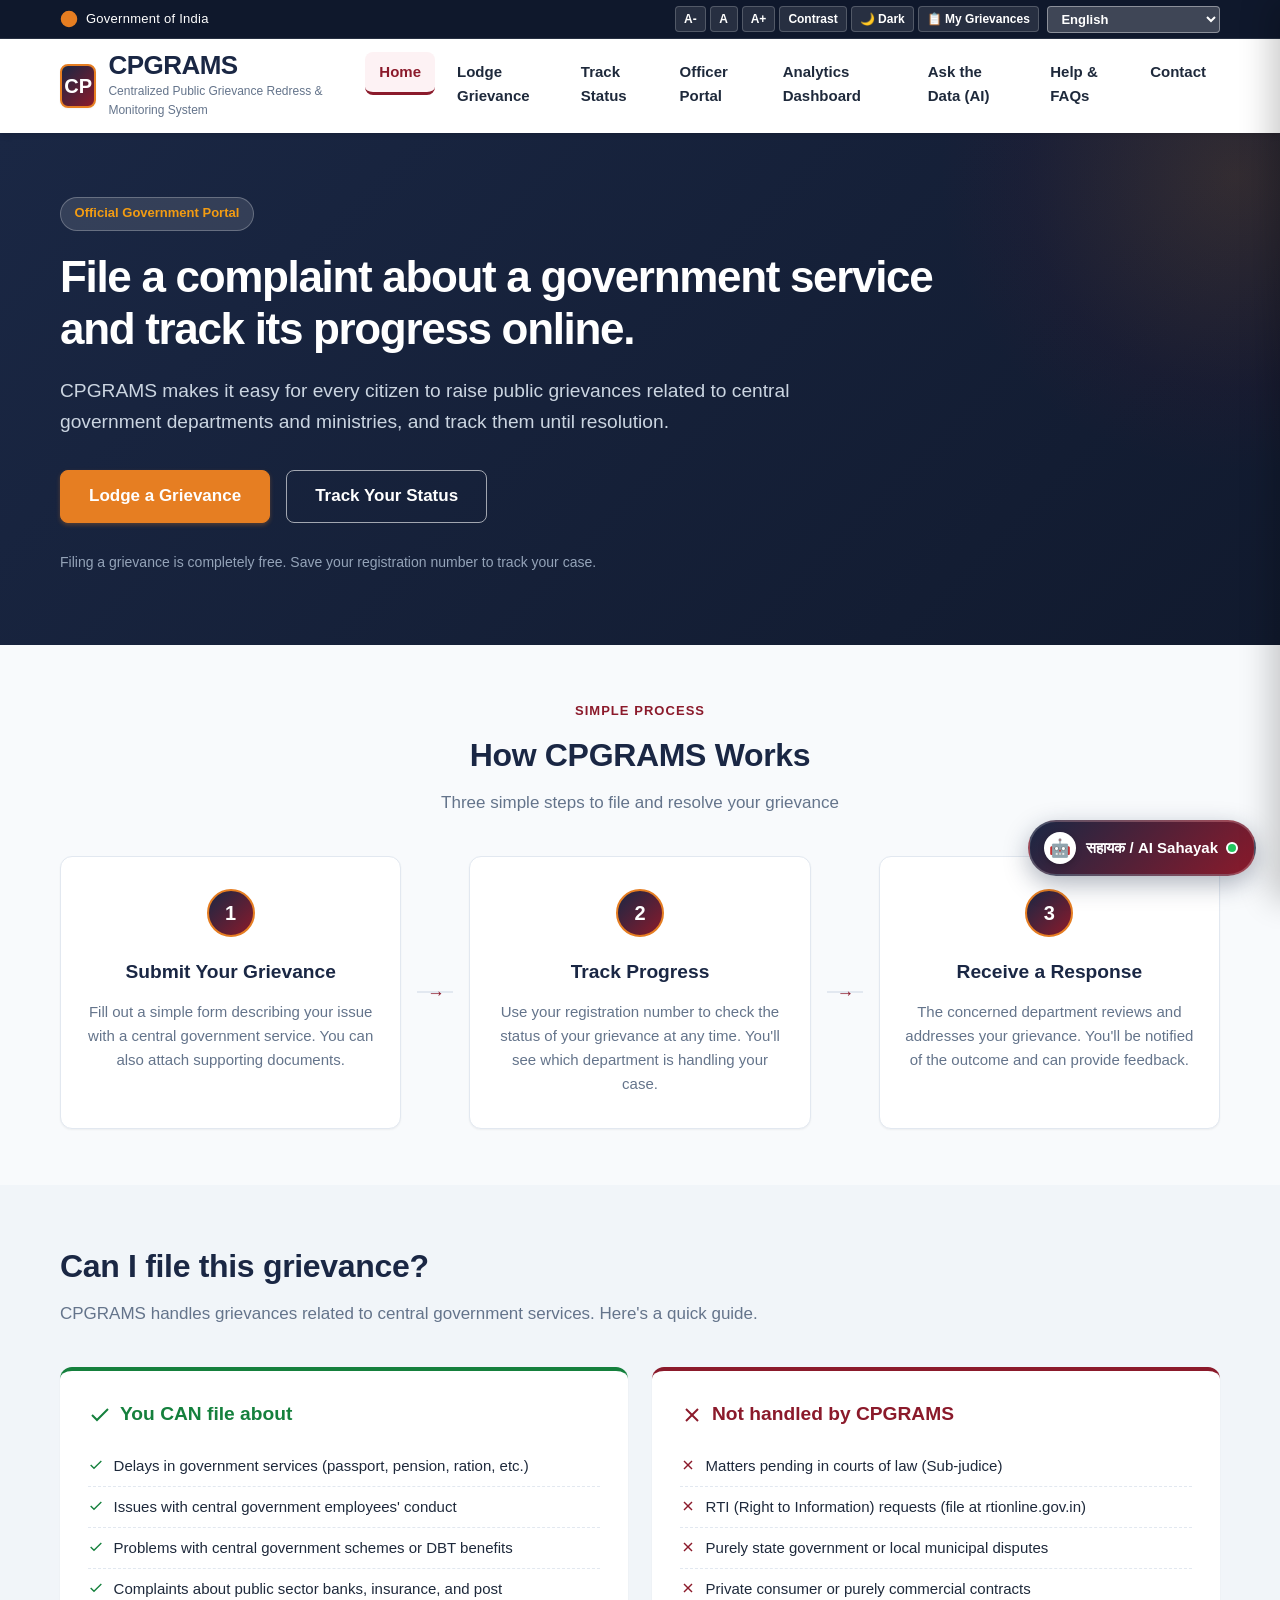
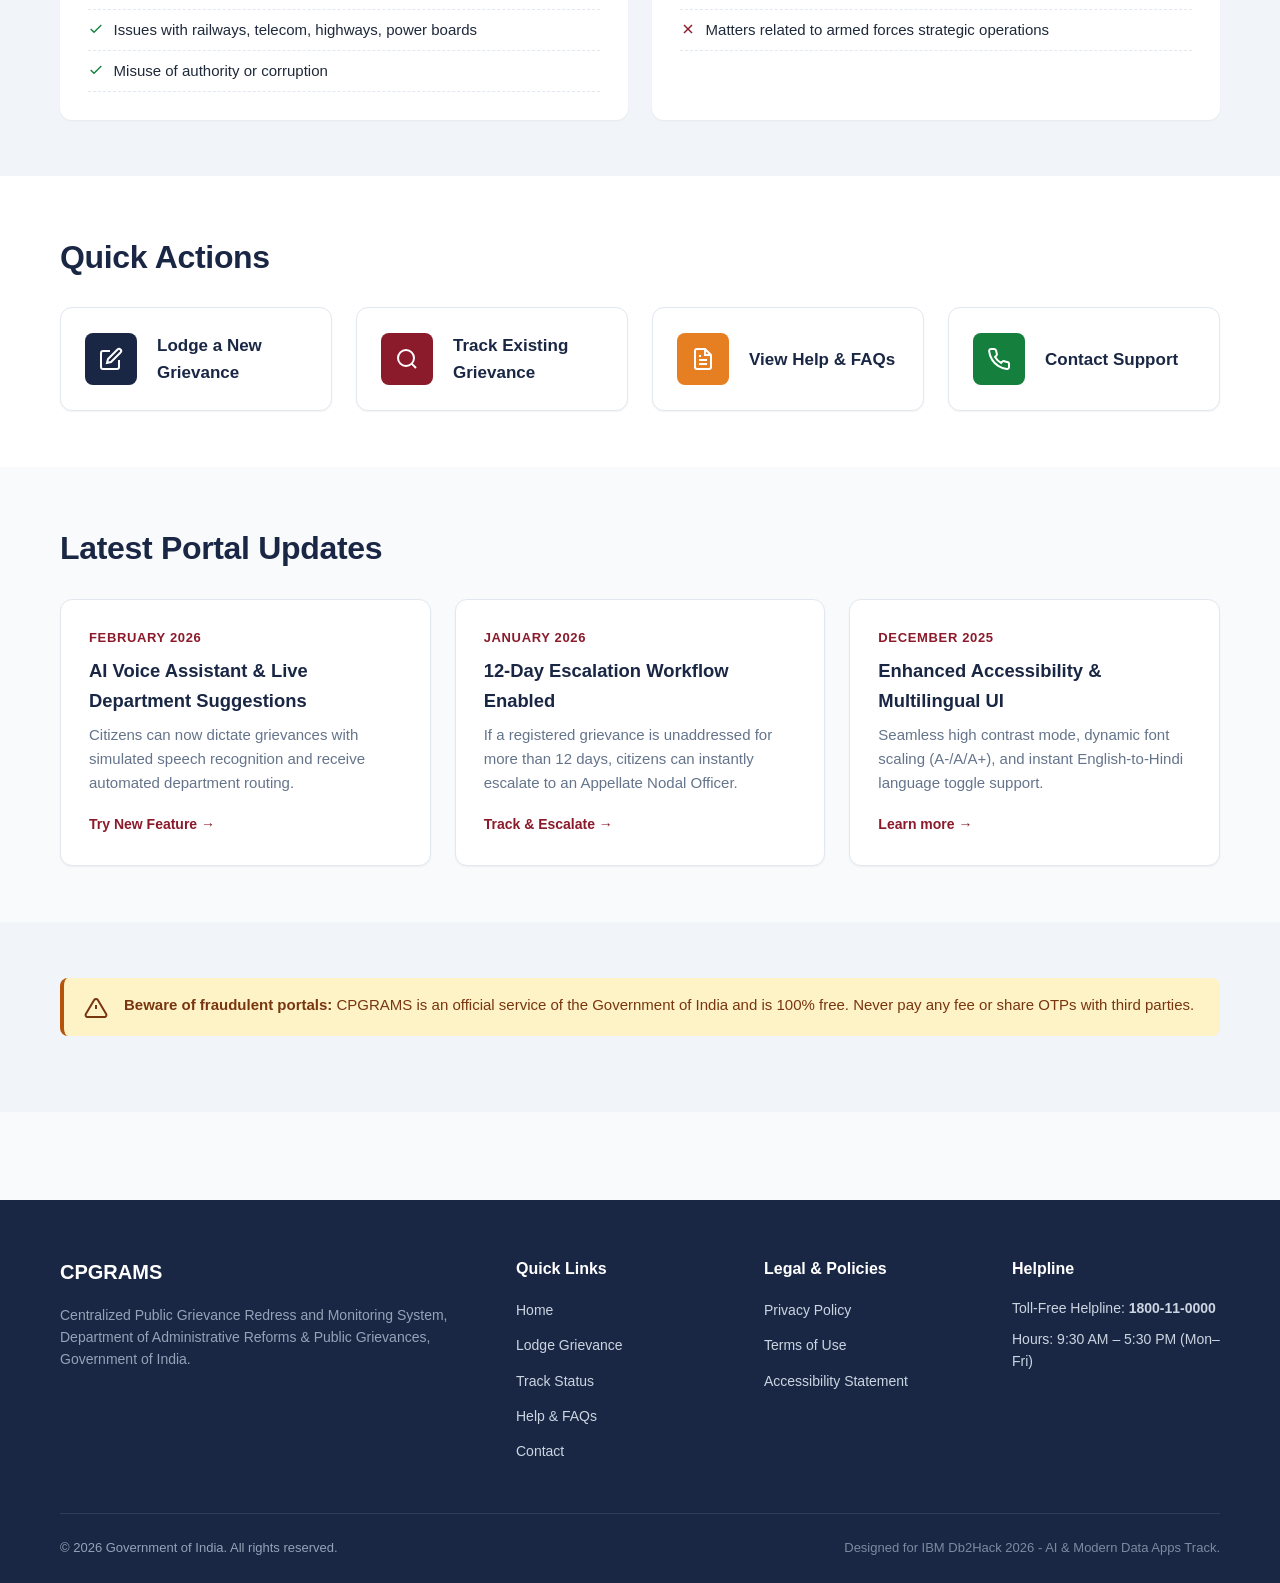
==== submissions/grievance-db2/src/frontend/index.html @ 7d2aa192 "feat: complete IBM Db2 Citizen Grievance Portal with Officer Redressal, Db2 Trigger, Leaflet GIS Map" ====
<!DOCTYPE html>
<html lang="en">
<head>
    <meta charset="UTF-8">
    <meta name="viewport" content="width=device-width, initial-scale=1.0">
    <meta name="description" content="CPGRAMS - Centralized Public Grievance Redress and Monitoring System, Government of India. File and track grievances online.">
    <title>CPGRAMS | Government of India - Public Grievance Portal</title>
    <link rel="stylesheet" href="css/style.css">
</head>
<body>
    <!-- 1. Skip Link -->
    <a href="#main-content" class="skip-link">Skip to main content</a>

    <!-- 2. Government Identity Bar -->
    <div class="gov-bar">
        <div class="container">
            <div class="gov-identity">
                <svg width="20" height="24" viewBox="0 0 24 24" fill="none" stroke="currentColor" stroke-width="2" class="emblem" aria-hidden="true"><circle cx="12" cy="12" r="10"/><circle cx="12" cy="12" r="6"/><line x1="12" y1="2" x2="12" y2="22"/><line x1="2" y1="12" x2="22" y2="12"/></svg>
                <span data-i18n="gov_identity">Government of India</span>
            </div>
            <div class="gov-tools">
                <div class="accessibility-tools" aria-label="Accessibility options">
                    <button type="button" aria-label="Decrease text size">A-</button>
                    <button type="button" aria-label="Normal text size">A</button>
                    <button type="button" aria-label="Increase text size">A+</button>
                    <button type="button" aria-label="High contrast mode">Contrast</button>
                    <button type="button" id="btn-theme-toggle" aria-label="Toggle Dark Mode" title="Toggle Dark/Light Mode">🌙 Dark</button>
                    <button type="button" id="btn-history-toggle" class="btn-history-toggle" aria-label="View Recent Grievances" title="View Recent Grievances">📋 My Grievances</button>
                </div>
                <div class="language-selector">
                    <label for="lang-select" class="sr-only">Select Language</label>
                    <select id="lang-select" class="lang-select" aria-label="Select Language">
                        <option value="en">English</option>
                        <option value="hi">हिन्दी (Hindi)</option>
                        <option value="bn">বাংলা (Bengali)</option>
                        <option value="ta">தமிழ் (Tamil)</option>
                        <option value="te">తెలుగు (Telugu)</option>
                        <option value="mr">मराठी (Marathi)</option>
                        <option value="gu">ગુજરાતી (Gujarati)</option>
                        <option value="kn">ಕನ್ನಡ (Kannada)</option>
                        <option value="ml">മലയാളം (Malayalam)</option>
                        <option value="pa">ਪੰਜਾਬੀ (Punjabi)</option>
                        <option value="or">ଓଡ଼ିଆ (Odia)</option>
                        <option value="as">অসমীয়া (Assamese)</option>
                        <option value="ur">اردو (Urdu)</option>
                        <option value="sa">संस्कृतम् (Sanskrit)</option>
                        <option value="mai">मैथिली (Maithili)</option>
                        <option value="doi">डोगरी (Dogri)</option>
                        <option value="kok">कोंकणी (Konkani)</option>
                        <option value="ne">नेपाली (Nepali)</option>
                        <option value="sd">سنڌي (Sindhi)</option>
                        <option value="ks">کٲشُر (Kashmiri)</option>
                        <option value="sat">संथाली (Santali)</option>
                        <option value="brx">बर' (Bodo)</option>
                        <option value="mni">মৈতৈলোন্ (Manipuri)</option>
                    </select>
                    <div id="google_translate_element" style="display:none;"></div>
                </div>
            </div>
        </div>
    </div>

    <!-- 3. Main Header -->
    <header class="main-header">
        <div class="container">
            <div class="brand">
                <div class="brand-logo" aria-hidden="true">CP</div>
                <div class="brand-text">
                    <h1 data-i18n="cpgrams_title">CPGRAMS</h1>
                    <span class="brand-subtitle" data-i18n="cpgrams_subtitle">Centralized Public Grievance Redress & Monitoring System</span>
                </div>
            </div>
            <button class="menu-toggle" aria-expanded="false" aria-controls="main-nav" aria-label="Toggle navigation menu">
                <svg width="24" height="24" viewBox="0 0 24 24" fill="none" stroke="currentColor" stroke-width="2"><path d="M3 12h18M3 6h18M3 18h18"/></svg>
            </button>
            <nav id="main-nav" class="main-nav">
                <ul>
                    <li><a href="index.html" class="active" aria-current="page" data-i18n="nav_home">Home</a></li>
                    <li><a href="lodge-grievance.html" data-i18n="nav_lodge">Lodge Grievance</a></li>
                    <li><a href="track-status.html" data-i18n="nav_track">Track Status</a></li>
                    <li><a href="officer.html">Officer Portal</a></li>
                    <li><a href="dashboard.html">Analytics Dashboard</a></li>
                    <li><a href="ask-data.html">Ask the Data (AI)</a></li>
                    <li><a href="help-faq.html" data-i18n="nav_help">Help & FAQs</a></li>
                    <li><a href="contact.html" data-i18n="nav_contact">Contact</a></li>
                </ul>
            </nav>
        </div>
    </header>

    <main id="main-content">
        <!-- 4. Hero Section -->
        <section class="hero">
            <div class="container">
                <span class="hero__badge" data-i18n="hero_badge">
                    <svg width="16" height="16" viewBox="0 0 24 24" fill="none" stroke="currentColor" stroke-width="2"><path d="M3 21h18"></path><path d="M4 21V9"></path><path d="M8 21V9"></path><path d="M12 21V9"></path><path d="M16 21V9"></path><path d="M20 21V9"></path><path d="M2 9h20L12 2z"></path></svg>
                    Official Government Portal
                </span>
                <h2 class="hero__title" data-i18n="hero_title">File a complaint about a government service and track its progress online.</h2>
                <p class="hero__subtitle" data-i18n="hero_subtitle">CPGRAMS makes it easy for every citizen to raise public grievances related to central government departments and ministries, and track them until resolution.</p>
                <div class="hero__actions">
                    <a href="lodge-grievance.html" class="btn btn--primary btn--lg" data-i18n="hero_btn_lodge">Lodge a Grievance</a>
                    <a href="track-status.html" class="btn btn--secondary btn--lg" data-i18n="hero_btn_track">Track Your Status</a>
                </div>
                <div class="hero__note" data-i18n="hero_note">
                    <svg class="icon--info" width="16" height="16" viewBox="0 0 24 24" fill="none" stroke="currentColor" stroke-width="2"><circle cx="12" cy="12" r="10"></circle><line x1="12" y1="16" x2="12" y2="12"></line><line x1="12" y1="8" x2="12.01" y2="8"></line></svg>
                    Filing a grievance is completely free. Save your registration number to track your case.
                </div>
            </div>
        </section>

        <!-- 5. How It Works Section -->
        <section class="section how-it-works">
            <div class="container">
                <div class="section__header text-center">
                    <span class="section__eyebrow" data-i18n="how_eyebrow">SIMPLE PROCESS</span>
                    <h2 class="section__title" data-i18n="how_title">How CPGRAMS Works</h2>
                    <p class="section__subtitle" data-i18n="how_subtitle">Three simple steps to file and resolve your grievance</p>
                </div>
                <div class="steps-grid">
                    <div class="step-card">
                        <div class="step-number">1</div>
                        <h3 class="step-title" data-i18n="step1_title">Submit Your Grievance</h3>
                        <p class="step-text" data-i18n="step1_desc">Fill out a simple form describing your issue with a central government service. You can also use voice input and attach supporting documents.</p>
                    </div>
                    <div class="step-connector" aria-hidden="true"></div>
                    <div class="step-card">
                        <div class="step-number">2</div>
                        <h3 class="step-title" data-i18n="step2_title">Track Progress</h3>
                        <p class="step-text" data-i18n="step2_desc">Use your registration number to check the status of your grievance at any time. You'll see which department is handling your case.</p>
                    </div>
                    <div class="step-connector" aria-hidden="true"></div>
                    <div class="step-card">
                        <div class="step-number">3</div>
                        <h3 class="step-title" data-i18n="step3_title">Receive a Response</h3>
                        <p class="step-text" data-i18n="step3_desc">The concerned department reviews and addresses your grievance. You'll be notified of the outcome and can escalate if delayed.</p>
                    </div>
                </div>
            </div>
        </section>

        <!-- 6. Eligibility Section -->
        <section class="section--alt eligibility">
            <div class="container">
                <div class="section__header">
                    <h2 class="section__title">Can I file this grievance?</h2>
                    <p class="section__subtitle">CPGRAMS handles grievances related to central government services. Here's a quick guide.</p>
                </div>
                <div class="eligibility__columns">
                    <div class="eligibility-box eligibility-box--yes">
                        <h3 class="eligibility-box__title header-green">
                            <svg width="24" height="24" viewBox="0 0 24 24" fill="none" stroke="currentColor" stroke-width="2"><polyline points="20 6 9 17 4 12"></polyline></svg>
                            You CAN file about
                        </h3>
                        <ul class="eligibility-list">
                            <li><svg width="16" height="16" viewBox="0 0 24 24" fill="none" stroke="currentColor" stroke-width="2" class="icon-green"><polyline points="20 6 9 17 4 12"></polyline></svg> Delays in government services (passport, pension, ration, etc.)</li>
                            <li><svg width="16" height="16" viewBox="0 0 24 24" fill="none" stroke="currentColor" stroke-width="2" class="icon-green"><polyline points="20 6 9 17 4 12"></polyline></svg> Issues with central government employees' conduct</li>
                            <li><svg width="16" height="16" viewBox="0 0 24 24" fill="none" stroke="currentColor" stroke-width="2" class="icon-green"><polyline points="20 6 9 17 4 12"></polyline></svg> Problems with central government schemes or DBT benefits</li>
                            <li><svg width="16" height="16" viewBox="0 0 24 24" fill="none" stroke="currentColor" stroke-width="2" class="icon-green"><polyline points="20 6 9 17 4 12"></polyline></svg> Complaints about public sector banks, insurance, and post</li>
                            <li><svg width="16" height="16" viewBox="0 0 24 24" fill="none" stroke="currentColor" stroke-width="2" class="icon-green"><polyline points="20 6 9 17 4 12"></polyline></svg> Issues with railways, telecom, highways, power boards</li>
                            <li><svg width="16" height="16" viewBox="0 0 24 24" fill="none" stroke="currentColor" stroke-width="2" class="icon-green"><polyline points="20 6 9 17 4 12"></polyline></svg> Misuse of authority or corruption</li>
                        </ul>
                    </div>
                    <div class="eligibility-box eligibility-box--no">
                        <h3 class="eligibility-box__title header-red">
                            <svg width="24" height="24" viewBox="0 0 24 24" fill="none" stroke="currentColor" stroke-width="2"><line x1="18" y1="6" x2="6" y2="18"></line><line x1="6" y1="6" x2="18" y2="18"></line></svg>
                            Not handled by CPGRAMS
                        </h3>
                        <ul class="eligibility-list">
                            <li><svg width="16" height="16" viewBox="0 0 24 24" fill="none" stroke="currentColor" stroke-width="2" class="icon-red"><line x1="18" y1="6" x2="6" y2="18"></line><line x1="6" y1="6" x2="18" y2="18"></line></svg> Matters pending in courts of law (Sub-judice)</li>
                            <li><svg width="16" height="16" viewBox="0 0 24 24" fill="none" stroke="currentColor" stroke-width="2" class="icon-red"><line x1="18" y1="6" x2="6" y2="18"></line><line x1="6" y1="6" x2="18" y2="18"></line></svg> RTI (Right to Information) requests (file at rtionline.gov.in)</li>
                            <li><svg width="16" height="16" viewBox="0 0 24 24" fill="none" stroke="currentColor" stroke-width="2" class="icon-red"><line x1="18" y1="6" x2="6" y2="18"></line><line x1="6" y1="6" x2="18" y2="18"></line></svg> Purely state government or local municipal disputes</li>
                            <li><svg width="16" height="16" viewBox="0 0 24 24" fill="none" stroke="currentColor" stroke-width="2" class="icon-red"><line x1="18" y1="6" x2="6" y2="18"></line><line x1="6" y1="6" x2="18" y2="18"></line></svg> Private consumer or purely commercial contracts</li>
                            <li><svg width="16" height="16" viewBox="0 0 24 24" fill="none" stroke="currentColor" stroke-width="2" class="icon-red"><line x1="18" y1="6" x2="6" y2="18"></line><line x1="6" y1="6" x2="18" y2="18"></line></svg> Matters related to armed forces strategic operations</li>
                        </ul>
                    </div>
                </div>
            </div>
        </section>

        <!-- 7. Quick Links Section -->
        <section class="section--white quick-links">
            <div class="container">
                <h2 class="section__title mb-4" data-i18n="quick_title">Quick Actions</h2>
                <div class="quick-links__grid" style="margin-top: 1.5rem;">
                    <a href="lodge-grievance.html" class="quick-card">
                        <div class="quick-card__icon bg-navy">
                            <svg width="24" height="24" viewBox="0 0 24 24" fill="none" stroke="white" stroke-width="2"><path d="M11 4H4a2 2 0 0 0-2 2v14a2 2 0 0 0 2 2h14a2 2 0 0 0 2-2v-7"></path><path d="M18.5 2.5a2.121 2.121 0 0 1 3 3L12 15l-4 1 1-4 9.5-9.5z"></path></svg>
                        </div>
                        <span class="quick-card__text" data-i18n="quick_lodge">Lodge a New Grievance</span>
                    </a>
                    <a href="track-status.html" class="quick-card">
                        <div class="quick-card__icon bg-maroon">
                            <svg width="24" height="24" viewBox="0 0 24 24" fill="none" stroke="white" stroke-width="2"><circle cx="11" cy="11" r="8"></circle><line x1="21" y1="21" x2="16.65" y2="16.65"></line></svg>
                        </div>
                        <span class="quick-card__text" data-i18n="quick_track">Track Existing Grievance</span>
                    </a>
                    <a href="help-faq.html" class="quick-card">
                        <div class="quick-card__icon bg-accent">
                            <svg width="24" height="24" viewBox="0 0 24 24" fill="none" stroke="white" stroke-width="2"><path d="M14 2H6a2 2 0 0 0-2 2v16a2 2 0 0 0 2 2h12a2 2 0 0 0 2-2V8z"></path><polyline points="14 2 14 8 20 8"></polyline><line x1="16" y1="13" x2="8" y2="13"></line><line x1="16" y1="17" x2="8" y2="17"></line><polyline points="10 9 9 9 8 9"></polyline></svg>
                        </div>
                        <span class="quick-card__text" data-i18n="quick_faq">View Help & FAQs</span>
                    </a>
                    <a href="contact.html" class="quick-card">
                        <div class="quick-card__icon bg-success">
                            <svg width="24" height="24" viewBox="0 0 24 24" fill="none" stroke="white" stroke-width="2"><path d="M22 16.92v3a2 2 0 0 1-2.18 2 19.79 19.79 0 0 1-8.63-3.07 19.5 19.5 0 0 1-6-6 19.79 19.79 0 0 1-3.07-8.67A2 2 0 0 1 4.11 2h3a2 2 0 0 1 2 1.72 12.84 12.84 0 0 0 .7 2.81 2 2 0 0 1-.45 2.11L8.09 9.91a16 16 0 0 0 6 6l1.27-1.27a2 2 0 0 1 2.11-.45 12.84 12.84 0 0 0 2.81.7A2 2 0 0 1 22 16.92z"></path></svg>
                        </div>
                        <span class="quick-card__text" data-i18n="quick_contact">Contact Support</span>
                    </a>
                </div>
            </div>
        </section>

        <!-- 8. What's New Section -->
        <section class="section updates">
            <div class="container">
                <h2 class="section__title mb-4">Latest Portal Updates</h2>
                <div class="updates-grid" style="margin-top: 1.5rem;">
                    <article class="notice-card">
                        <div class="notice-card__date">February 2026</div>
                        <h3 class="notice-card__title">AI Voice Assistant & Live Department Suggestions</h3>
                        <p class="notice-card__text">Citizens can now dictate grievances with simulated speech recognition and receive automated department routing.</p>
                        <a href="lodge-grievance.html" class="notice-card__link">Try New Feature &rarr;</a>
                    </article>
                    <article class="notice-card">
                        <div class="notice-card__date">January 2026</div>
                        <h3 class="notice-card__title">12-Day Escalation Workflow Enabled</h3>
                        <p class="notice-card__text">If a registered grievance is unaddressed for more than 12 days, citizens can instantly escalate to an Appellate Nodal Officer.</p>
                        <a href="track-status.html" class="notice-card__link">Track & Escalate &rarr;</a>
                    </article>
                    <article class="notice-card">
                        <div class="notice-card__date">December 2025</div>
                        <h3 class="notice-card__title">Enhanced Accessibility & Multilingual UI</h3>
                        <p class="notice-card__text">Seamless high contrast mode, dynamic font scaling (A-/A/A+), and instant English-to-Hindi language toggle support.</p>
                        <a href="help-faq.html" class="notice-card__link">Learn more &rarr;</a>
                    </article>
                </div>
            </div>
        </section>

        <!-- 9. Important Notice Section -->
        <section class="section--alt notices">
            <div class="container">
                <div class="alert alert--warning alert--dismissible mb-3">
                    <svg class="alert__icon" width="24" height="24" viewBox="0 0 24 24" fill="none" stroke="currentColor" stroke-width="2"><path d="M10.29 3.86L1.82 18a2 2 0 0 0 1.71 3h16.94a2 2 0 0 0 1.71-3L13.71 3.86a2 2 0 0 0-3.42 0z"></path><line x1="12" y1="9" x2="12" y2="13"></line><line x1="12" y1="17" x2="12.01" y2="17"></line></svg>
                    <div class="alert__content">
                        <strong>Beware of fraudulent portals:</strong> CPGRAMS is an official service of the Government of India and is 100% free. Never pay any fee or share OTPs with third parties.
                    </div>
                </div>
            </div>
        </section>
    </main>

    <!-- 10. Footer -->
    <footer class="main-footer">
        <div class="container">
            <div class="footer__grid">
                <div class="footer__col">
                    <h3 class="footer__title">CPGRAMS</h3>
                    <p class="footer__desc">Centralized Public Grievance Redress and Monitoring System, Department of Administrative Reforms & Public Grievances, Government of India.</p>
                </div>
                <div class="footer__col">
                    <h4 class="footer__subtitle">Quick Links</h4>
                    <ul class="footer__links">
                        <li><a href="index.html">Home</a></li>
                        <li><a href="lodge-grievance.html">Lodge Grievance</a></li>
                        <li><a href="track-status.html">Track Status</a></li>
                        <li><a href="help-faq.html">Help & FAQs</a></li>
                        <li><a href="contact.html">Contact</a></li>
                    </ul>
                </div>
                <div class="footer__col">
                    <h4 class="footer__subtitle">Legal & Policies</h4>
                    <ul class="footer__links">
                        <li><a href="#" data-i18n="footer_privacy">Privacy Policy</a></li>
                        <li><a href="#" data-i18n="footer_terms">Terms of Use</a></li>
                        <li><a href="#" data-i18n="footer_a11y">Accessibility Statement</a></li>
                    </ul>
                </div>
                <div class="footer__col">
                    <h4 class="footer__subtitle">Helpline</h4>
                    <p style="color: #cbd5e1; font-size: 0.875rem; margin: 0 0 0.5rem 0;">Toll-Free Helpline: <strong>1800-11-0000</strong></p>
                    <p style="color: #cbd5e1; font-size: 0.875rem; margin: 0;">Hours: 9:30 AM – 5:30 PM (Mon–Fri)</p>
                </div>
            </div>
            <div class="footer__bottom">
                <div data-i18n="footer_copyright">&copy; 2026 Government of India. All rights reserved.</div>
                <div style="opacity: 0.8;">Designed for IBM Db2Hack 2026 - AI & Modern Data Apps Track.</div>
            </div>
        </div>
    </footer>

    <!-- Scripts -->
    <script src="js/main.js"></script>
</body>
</html>
---- submissions/grievance-db2/src/frontend/css/style.css ----
/* ==========================================================================
   CPGRAMS Redesigned - IBM Db2Hack 2026 Design System
   Colors: Navy (#1a2744), Maroon (#8b1a2b), Orange (#e67e22)
   ========================================================================== */

:root {
    --color-navy: #1a2744;
    --color-navy-dark: #0f182c;
    --color-navy-light: #2c3e66;
    --color-maroon: #8b1a2b;
    --color-maroon-dark: #66101e;
    --color-maroon-light: #a92338;
    --color-orange: #e67e22;
    --color-orange-dark: #d35400;
    --color-orange-light: #f39c12;
    
    --color-bg: #f8fafc;
    --color-bg-alt: #f1f5f9;
    --color-surface: #ffffff;
    --color-text: #1e293b;
    --color-text-muted: #64748b;
    --color-text-light: #94a3b8;
    --color-border: #e2e8f0;
    --color-border-hover: #cbd5e1;
    
    --color-success: #15803d;
    --color-success-bg: #dcfce7;
    --color-warning: #b45309;
    --color-warning-bg: #fef3c7;
    --color-danger: #b91c1c;
    --color-danger-bg: #fee2e2;
    --color-info: #0369a1;
    --color-info-bg: #e0f2fe;

    --font-family: -apple-system, BlinkMacSystemFont, "Segoe UI", Roboto, "Helvetica Neue", Arial, sans-serif;
    --font-base: 1rem;
    --radius-sm: 4px;
    --radius-md: 8px;
    --radius-lg: 12px;
    --radius-full: 9999px;
    
    --shadow-sm: 0 1px 2px 0 rgba(0, 0, 0, 0.05);
    --shadow-md: 0 4px 6px -1px rgba(0, 0, 0, 0.1), 0 2px 4px -2px rgba(0, 0, 0, 0.05);
    --shadow-lg: 0 10px 15px -3px rgba(0, 0, 0, 0.1), 0 4px 6px -4px rgba(0, 0, 0, 0.05);
    --shadow-xl: 0 20px 25px -5px rgba(0, 0, 0, 0.1), 0 8px 10px -6px rgba(0, 0, 0, 0.05);
    
    --transition: all 0.2s ease-in-out;
}

/* Base font-size variations */
html {
    font-size: 16px;
    scroll-behavior: smooth;
    box-sizing: border-box;
    width: 100%;
    max-width: 100vw;
    overflow-x: hidden;
}

html.font-size-sm {
    font-size: 14px;
}

html.font-size-lg {
    font-size: 18.5px;
}

*, *::before, *::after {
    box-sizing: inherit;
}

body {
    margin: 0;
    padding: 0;
    font-family: var(--font-family);
    font-size: 1rem;
    line-height: 1.6;
    color: var(--color-text);
    background-color: var(--color-bg);
    min-height: 100vh;
    width: 100%;
    max-width: 100vw;
    overflow-x: hidden;
    display: flex;
    flex-direction: column;
    -webkit-font-smoothing: antialiased;
    position: relative;
}

img, svg, video, canvas, audio, iframe, embed, object {
    max-width: 100%;
    height: auto;
}

main {
    flex: 1 0 auto;
    width: 100%;
    max-width: 100vw;
    overflow-x: hidden;
    padding-bottom: 5.5rem;
}

/* Accessibility: Skip Link */
.skip-link {
    position: absolute;
    top: -100px;
    left: 1rem;
    background: var(--color-maroon);
    color: #ffffff;
    padding: 0.75rem 1.5rem;
    z-index: 9999;
    font-weight: 600;
    border-radius: var(--radius-md);
    text-decoration: none;
    transition: top 0.2s ease;
}

.skip-link:focus {
    top: 1rem;
}

.sr-only {
    position: absolute;
    width: 1px;
    height: 1px;
    padding: 0;
    margin: -1px;
    overflow: hidden;
    clip: rect(0, 0, 0, 0);
    white-space: nowrap;
    border: 0;
}

/* Layout Container */
.container {
    width: 100%;
    max-width: 1200px;
    margin-left: auto;
    margin-right: auto;
    padding-left: 1.25rem;
    padding-right: 1.25rem;
    box-sizing: border-box;
}

.container--narrow {
    max-width: 860px;
}

/* ==========================================================================
   1. Government Identity Bar
   ========================================================================== */
.gov-bar {
    background-color: var(--color-navy-dark);
    color: #ffffff;
    font-size: 0.8125rem;
    border-bottom: 1px solid rgba(255, 255, 255, 0.1);
    padding: 0.35rem 0;
}

.gov-bar .container {
    display: flex;
    align-items: center;
    justify-content: space-between;
    flex-wrap: wrap;
    gap: 0.75rem;
}

.gov-identity {
    display: flex;
    align-items: center;
    gap: 0.5rem;
    font-weight: 500;
    letter-spacing: 0.02em;
}

.gov-identity .emblem, .gov-identity img {
    color: var(--color-orange);
    fill: currentColor;
    width: 18px;
    height: 24px;
}

.gov-tools {
    display: flex;
    align-items: center;
    gap: 0.5rem;
}

.accessibility-tools, .gov-bar__accessibility {
    display: flex;
    align-items: center;
    gap: 0.25rem;
}

.accessibility-tools button,
.gov-tools button,
.gov-bar__accessibility button,
.btn--icon {
    background: rgba(255, 255, 255, 0.1);
    color: #ffffff;
    border: 1px solid rgba(255, 255, 255, 0.2);
    border-radius: var(--radius-sm);
    padding: 0.2rem 0.5rem;
    font-size: 0.75rem;
    font-weight: 600;
    cursor: pointer;
    transition: var(--transition);
    display: inline-flex;
    align-items: center;
    justify-content: center;
    min-width: 28px;
    height: 26px;
}

.accessibility-tools button:hover,
.gov-tools button:hover,
.gov-bar__accessibility button:hover,
.btn--icon:hover {
    background: rgba(255, 255, 255, 0.25);
    border-color: #ffffff;
}

.accessibility-tools button.active,
.gov-tools button.active {
    background: var(--color-orange);
    border-color: var(--color-orange);
    color: #ffffff;
}

.language-selector, .gov-bar__language {
    position: relative;
}

.lang-select,
.language-selector select,
.gov-tools select {
    background: rgba(255, 255, 255, 0.15);
    color: #ffffff;
    border: 1px solid rgba(255, 255, 255, 0.3);
    border-radius: var(--radius-sm);
    padding: 0.2rem 0.6rem;
    font-size: 0.75rem;
    font-weight: 600;
    cursor: pointer;
    outline: none;
}

.lang-select option,
.language-selector select option,
.gov-tools select option {
    background: var(--color-navy);
    color: #ffffff;
}

/* ==========================================================================
   2. Main Header & Navigation
   ========================================================================== */
.main-header {
    background-color: var(--color-surface);
    box-shadow: var(--shadow-md);
    position: sticky;
    top: 0;
    z-index: 100;
}

.main-header .container,
.main-header__inner,
.header-container {
    display: flex;
    align-items: center;
    justify-content: space-between;
    padding-top: 0.75rem;
    padding-bottom: 0.75rem;
}

.logo-area, .brand, .main-header__brand {
    display: flex;
    align-items: center;
    gap: 0.75rem;
    text-decoration: none;
}

.brand-logo {
    width: 44px;
    height: 44px;
    background: linear-gradient(135deg, var(--color-navy), var(--color-maroon));
    color: #ffffff;
    font-weight: 800;
    font-size: 1.25rem;
    display: flex;
    align-items: center;
    justify-content: center;
    border-radius: var(--radius-md);
    box-shadow: var(--shadow-sm);
    border: 2px solid var(--color-orange);
}

.brand-text h1,
.logo-area h1,
.brand h1 {
    font-size: 1.625rem;
    font-weight: 800;
    color: var(--color-navy);
    margin: 0;
    line-height: 1.1;
    letter-spacing: -0.02em;
}

.brand-subtitle, .full-name {
    font-size: 0.75rem;
    color: var(--color-text-muted);
    margin: 0.15rem 0 0 0;
    display: block;
    font-weight: 500;
}

.main-nav ul,
.main-nav__list,
.main-header__nav ul {
    display: flex;
    list-style: none;
    margin: 0;
    padding: 0;
    gap: 0.5rem;
}

.main-nav a,
.main-nav__link,
.main-header__nav a {
    display: inline-flex;
    align-items: center;
    gap: 0.4rem;
    padding: 0.5rem 0.875rem;
    color: var(--color-text);
    text-decoration: none;
    font-weight: 600;
    font-size: 0.9375rem;
    border-radius: var(--radius-md);
    transition: var(--transition);
    border-bottom: 3px solid transparent;
}

.main-nav a:hover,
.main-nav__link:hover,
.main-header__nav a:hover {
    color: var(--color-navy);
    background-color: var(--color-bg);
}

.main-nav a.active,
.main-nav__link.active,
.main-header__nav a.active {
    color: var(--color-maroon);
    background-color: #fdf2f4;
    border-bottom-color: var(--color-maroon);
}

.menu-toggle,
.mobile-menu-toggle,
.main-header__toggle,
.hamburger {
    display: none;
    background: none;
    border: 1px solid var(--color-border);
    border-radius: var(--radius-sm);
    padding: 0.4rem;
    color: var(--color-navy);
    cursor: pointer;
}

/* ==========================================================================
   3. Breadcrumb Navigation
   ========================================================================== */
.breadcrumb-container,
.breadcrumb-bar,
.breadcrumb-wrapper {
    background-color: var(--color-bg-alt);
    border-bottom: 1px solid var(--color-border);
    padding: 0.6rem 0;
    font-size: 0.875rem;
}

.breadcrumb, .breadcrumb ol {
    display: flex;
    flex-wrap: wrap;
    list-style: none;
    margin: 0;
    padding: 0;
    align-items: center;
    gap: 0.5rem;
}

.breadcrumb li, .breadcrumb ol li {
    display: inline-flex;
    align-items: center;
    color: var(--color-text-muted);
}

.breadcrumb li + li::before,
.breadcrumb ol li + li::before {
    content: "/";
    padding-right: 0.5rem;
    color: var(--color-text-light);
}

.breadcrumb a {
    color: var(--color-navy);
    text-decoration: none;
    font-weight: 500;
}

.breadcrumb a:hover {
    text-decoration: underline;
    color: var(--color-maroon);
}

.breadcrumb [aria-current="page"] {
    color: var(--color-maroon);
    font-weight: 600;
}

/* ==========================================================================
   4. Page Header & Hero Banner
   ========================================================================== */
.page-header {
    background: linear-gradient(135deg, var(--color-navy), #253356);
    color: #ffffff;
    padding: 2.5rem 0;
    margin-bottom: 2rem;
    box-shadow: inset 0 -4px 10px rgba(0, 0, 0, 0.15);
}

.page-header h2 {
    font-size: 2.25rem;
    margin: 0 0 0.5rem 0;
    font-weight: 700;
    letter-spacing: -0.02em;
}

.page-header p, .page-header .subtitle {
    font-size: 1.125rem;
    color: #e2e8f0;
    margin: 0;
    max-width: 720px;
    opacity: 0.95;
}

.hero {
    background: linear-gradient(135deg, var(--color-navy) 0%, #111a2e 100%);
    color: #ffffff;
    padding: 4rem 0 4.5rem 0;
    position: relative;
    overflow: hidden;
}

.hero::after {
    content: "";
    position: absolute;
    top: -50%;
    right: -20%;
    width: 600px;
    height: 600px;
    background: radial-gradient(circle, rgba(230, 126, 34, 0.15) 0%, rgba(139, 26, 43, 0.05) 50%, transparent 70%);
    border-radius: 50%;
    pointer-events: none;
}

.hero__badge {
    display: inline-flex;
    align-items: center;
    gap: 0.5rem;
    background: rgba(255, 255, 255, 0.12);
    border: 1px solid rgba(255, 255, 255, 0.25);
    padding: 0.35rem 0.85rem;
    border-radius: var(--radius-full);
    font-size: 0.8125rem;
    font-weight: 600;
    color: var(--color-orange-light);
    margin-bottom: 1.25rem;
}

.hero__title {
    font-size: 2.75rem;
    font-weight: 800;
    line-height: 1.2;
    margin: 0 0 1.25rem 0;
    max-width: 880px;
    letter-spacing: -0.03em;
}

.hero__subtitle {
    font-size: 1.2rem;
    line-height: 1.6;
    color: #cbd5e1;
    max-width: 780px;
    margin: 0 0 2rem 0;
}

.hero__actions {
    display: flex;
    flex-wrap: wrap;
    gap: 1rem;
    margin-bottom: 1.75rem;
}

.hero__note {
    display: flex;
    align-items: center;
    gap: 0.5rem;
    font-size: 0.875rem;
    color: #94a3b8;
}

/* ==========================================================================
   5. Buttons & Interactive Controls
   ========================================================================== */
.btn, .btn--primary, .btn--secondary, .btn--maroon, .btn--outline, .btn--ghost {
    display: inline-flex;
    align-items: center;
    justify-content: center;
    gap: 0.5rem;
    font-family: inherit;
    font-size: 0.9375rem;
    font-weight: 600;
    min-height: 44px;
    padding: 0.65rem 1.25rem;
    border-radius: var(--radius-md);
    border: 1px solid transparent;
    cursor: pointer;
    text-decoration: none;
    transition: var(--transition);
    line-height: 1.4;
    text-align: center;
    box-sizing: border-box;
}

.btn--sm {
    min-height: 38px;
    padding: 0.35rem 0.75rem;
    font-size: 0.8125rem;
}

.btn:focus, .btn--primary:focus, .btn--secondary:focus, .btn--maroon:focus {
    outline: 3px solid rgba(230, 126, 34, 0.4);
    outline-offset: 2px;
}

.btn--primary {
    background-color: var(--color-orange);
    color: #ffffff;
    border-color: var(--color-orange);
    box-shadow: 0 2px 4px rgba(230, 126, 34, 0.3);
}

.btn--primary:hover {
    background-color: var(--color-orange-dark);
    border-color: var(--color-orange-dark);
    transform: translateY(-1px);
    box-shadow: 0 4px 8px rgba(230, 126, 34, 0.4);
}

.btn--secondary {
    background-color: transparent;
    color: #ffffff;
    border-color: rgba(255, 255, 255, 0.6);
}

.btn--secondary:hover {
    background-color: rgba(255, 255, 255, 0.15);
    border-color: #ffffff;
}

.btn--maroon {
    background-color: var(--color-maroon);
    color: #ffffff;
    border-color: var(--color-maroon);
    box-shadow: 0 2px 4px rgba(139, 26, 43, 0.3);
}

.btn--maroon:hover {
    background-color: var(--color-maroon-dark);
    border-color: var(--color-maroon-dark);
    transform: translateY(-1px);
    box-shadow: 0 4px 8px rgba(139, 26, 43, 0.4);
}

.btn--outline {
    background-color: transparent;
    color: var(--color-navy);
    border-color: var(--color-navy);
}

.btn--outline:hover {
    background-color: var(--color-navy);
    color: #ffffff;
}

.btn--ghost {
    background-color: transparent;
    color: var(--color-navy);
    border-color: var(--color-border);
}

.btn--ghost:hover {
    background-color: var(--color-bg-alt);
    border-color: var(--color-border-hover);
}

.btn--text {
    display: inline-flex;
    align-items: center;
    justify-content: center;
    background: none;
    border: none;
    color: var(--color-maroon);
    font-family: inherit;
    font-weight: 600;
    font-size: 0.9375rem;
    min-height: 44px;
    padding: 0.5rem 0.75rem;
    cursor: pointer;
    text-decoration: none;
    transition: var(--transition);
}

.btn--text:hover {
    text-decoration: underline;
}

.btn--lg {
    padding: 0.85rem 1.75rem;
    font-size: 1.0625rem;
    min-height: 48px;
    border-radius: var(--radius-md);
}

.btn--block {
    display: flex;
    width: 100%;
}

/* ==========================================================================
   6. Cards & Sections
   ========================================================================== */
.section {
    padding: 3.5rem 0;
}

.section--white {
    background-color: var(--color-surface);
    padding: 3.5rem 0;
}

.section--alt, .section--light {
    background-color: var(--color-bg-alt);
    padding: 3.5rem 0;
}

.section__header {
    margin-bottom: 2.5rem;
}

.section__eyebrow {
    font-size: 0.8125rem;
    font-weight: 700;
    text-transform: uppercase;
    letter-spacing: 0.08em;
    color: var(--color-maroon);
    display: block;
    margin-bottom: 0.5rem;
}

.section__title {
    font-size: 2rem;
    font-weight: 700;
    color: var(--color-navy);
    margin: 0 0 0.5rem 0;
    letter-spacing: -0.01em;
}

.section__subtitle {
    font-size: 1.0625rem;
    color: var(--color-text-muted);
    margin: 0;
}

.text-center {
    text-align: center;
}

.card {
    background-color: var(--color-surface);
    border: 1px solid var(--color-border);
    border-radius: var(--radius-lg);
    box-shadow: var(--shadow-md);
    padding: 2rem;
    transition: var(--transition);
}

.card:hover {
    box-shadow: var(--shadow-lg);
}

/* Grids */
.steps-grid {
    display: grid;
    grid-template-columns: 1fr auto 1fr auto 1fr;
    align-items: center;
    gap: 1rem;
    margin-top: 2rem;
}

.step-card {
    background: var(--color-surface);
    border: 1px solid var(--color-border);
    border-radius: var(--radius-lg);
    padding: 2rem 1.5rem;
    box-shadow: var(--shadow-sm);
    text-align: center;
    position: relative;
    height: 100%;
}

.step-number {
    width: 48px;
    height: 48px;
    background: linear-gradient(135deg, var(--color-navy), var(--color-maroon));
    color: #ffffff;
    font-size: 1.25rem;
    font-weight: 700;
    border-radius: 50%;
    display: flex;
    align-items: center;
    justify-content: center;
    margin: 0 auto 1.25rem auto;
    border: 2px solid var(--color-orange);
}

.step-title {
    font-size: 1.2rem;
    font-weight: 700;
    color: var(--color-navy);
    margin: 0 0 0.75rem 0;
}

.step-text {
    font-size: 0.9375rem;
    color: var(--color-text-muted);
    margin: 0;
}

.step-connector {
    width: 36px;
    height: 2px;
    background: var(--color-border);
    position: relative;
}

.step-connector::after {
    content: "→";
    position: absolute;
    top: -12px;
    left: 10px;
    color: var(--color-maroon);
    font-weight: bold;
    font-size: 1.1rem;
}

/* Eligibility columns */
.eligibility__columns {
    display: grid;
    grid-template-columns: 1fr 1fr;
    gap: 1.5rem;
    margin-top: 1.5rem;
}

.eligibility-box {
    background: var(--color-surface);
    border-radius: var(--radius-lg);
    padding: 1.75rem;
    box-shadow: var(--shadow-sm);
    border-top: 4px solid;
}

.eligibility-box--yes {
    border-top-color: var(--color-success);
}

.eligibility-box--no {
    border-top-color: var(--color-maroon);
}

.eligibility-box__title {
    font-size: 1.2rem;
    font-weight: 700;
    margin: 0 0 1rem 0;
    display: flex;
    align-items: center;
    gap: 0.5rem;
}

.header-green { color: var(--color-success); }
.header-red { color: var(--color-maroon); }

.eligibility-list {
    list-style: none;
    padding: 0;
    margin: 0;
}

.eligibility-list li {
    display: flex;
    align-items: flex-start;
    gap: 0.6rem;
    padding: 0.5rem 0;
    font-size: 0.9375rem;
    border-bottom: 1px dashed var(--color-border);
}

.icon-green { color: var(--color-success); flex-shrink: 0; margin-top: 0.2rem; }
.icon-red { color: var(--color-maroon); flex-shrink: 0; margin-top: 0.2rem; }

/* Quick Action Cards */
.quick-links__grid {
    display: grid;
    grid-template-columns: repeat(auto-fit, minmax(240px, 1fr));
    gap: 1.5rem;
}

.quick-card {
    background: var(--color-surface);
    border: 1px solid var(--color-border);
    border-radius: var(--radius-lg);
    padding: 1.5rem;
    display: flex;
    align-items: center;
    gap: 1.25rem;
    text-decoration: none;
    box-shadow: var(--shadow-sm);
    transition: var(--transition);
}

.quick-card:hover {
    transform: translateY(-3px);
    box-shadow: var(--shadow-lg);
    border-color: var(--color-navy);
}

.quick-card__icon {
    width: 52px;
    height: 52px;
    border-radius: var(--radius-md);
    display: flex;
    align-items: center;
    justify-content: center;
    flex-shrink: 0;
}

.bg-navy { background-color: var(--color-navy); }
.bg-maroon { background-color: var(--color-maroon); }
.bg-accent { background-color: var(--color-orange); }
.bg-success { background-color: var(--color-success); }

.quick-card__text {
    font-size: 1.0625rem;
    font-weight: 700;
    color: var(--color-navy);
}

/* Updates Grid */
.updates-grid {
    display: grid;
    grid-template-columns: repeat(auto-fit, minmax(300px, 1fr));
    gap: 1.5rem;
}

.notice-card {
    background: var(--color-surface);
    border: 1px solid var(--color-border);
    border-radius: var(--radius-lg);
    padding: 1.75rem;
    box-shadow: var(--shadow-sm);
}

.notice-card__date {
    font-size: 0.8125rem;
    font-weight: 600;
    color: var(--color-maroon);
    text-transform: uppercase;
    letter-spacing: 0.05em;
    margin-bottom: 0.5rem;
}

.notice-card__title {
    font-size: 1.15rem;
    font-weight: 700;
    color: var(--color-navy);
    margin: 0 0 0.5rem 0;
}

.notice-card__text {
    font-size: 0.9375rem;
    color: var(--color-text-muted);
    margin: 0 0 1rem 0;
}

.notice-card__link {
    color: var(--color-maroon);
    font-weight: 600;
    text-decoration: none;
    font-size: 0.875rem;
}

.notice-card__link:hover {
    text-decoration: underline;
}

/* FAQ Accordion & Search Box */
.accordion details {
    background: var(--color-surface);
    border: 1px solid var(--color-border);
    border-radius: var(--radius-md);
    margin-bottom: 0.75rem;
    overflow: hidden;
    transition: var(--transition);
}

.accordion details[open] {
    border-color: var(--color-navy);
    box-shadow: var(--shadow-sm);
}

.accordion summary {
    padding: 1.1rem 1.25rem;
    font-weight: 700;
    font-size: 1rem;
    color: var(--color-navy);
    cursor: pointer;
    list-style: none;
    display: flex;
    justify-content: space-between;
    align-items: center;
    outline: none;
    user-select: none;
}

.accordion summary::-webkit-details-marker {
    display: none;
}

.accordion summary::after {
    content: "+";
    font-size: 1.3rem;
    font-weight: 400;
    color: var(--color-maroon);
    transition: transform 0.2s ease;
}

.accordion details[open] summary::after {
    content: "−";
    color: var(--color-maroon);
}

.accordion-content {
    padding: 0 1.25rem 1.25rem 1.25rem;
    font-size: 0.9375rem;
    color: var(--color-text-muted);
    line-height: 1.6;
}

.faq-category {
    margin-bottom: 2.5rem;
}

.faq-category h3 {
    font-size: 1.35rem;
    color: var(--color-navy);
    margin: 0 0 1rem 0;
    padding-bottom: 0.5rem;
    border-bottom: 2px solid var(--color-border);
}

.search-box {
    display: flex;
    gap: 0.75rem;
    max-width: 600px;
    margin: 0 auto;
}

/* Alerts */
.alert {
    display: flex;
    align-items: flex-start;
    gap: 1rem;
    padding: 1rem 1.25rem;
    border-radius: var(--radius-md);
    margin-bottom: 1.25rem;
    font-size: 0.9375rem;
    line-height: 1.5;
    border-left: 4px solid;
}

.alert--info {
    background-color: var(--color-info-bg);
    color: var(--color-info);
    border-left-color: var(--color-info);
}

.alert--warning {
    background-color: var(--color-warning-bg);
    color: #78350f;
    border-left-color: var(--color-warning);
}

.alert--success {
    background-color: var(--color-success-bg);
    color: #14532d;
    border-left-color: var(--color-success);
}

.alert--danger {
    background-color: var(--color-danger-bg);
    color: #7f1d1d;
    border-left-color: var(--color-danger);
}

.alert__icon, .alert-icon {
    flex-shrink: 0;
    margin-top: 0.1rem;
}

.alert__content {
    flex: 1;
}

.btn--close {
    background: none;
    border: none;
    cursor: pointer;
    color: inherit;
    opacity: 0.6;
    padding: 0.2rem;
}

.btn--close:hover {
    opacity: 1;
}

/* ==========================================================================
   7. Lodge Grievance Wizard & Features
   ========================================================================== */
.stepper {
    margin-bottom: 2rem;
}

.stepper ol {
    display: flex;
    list-style: none;
    margin: 0;
    padding: 0;
    justify-content: space-between;
    position: relative;
}

.stepper ol::before {
    content: "";
    position: absolute;
    top: 20px;
    left: 30px;
    right: 30px;
    height: 3px;
    background: var(--color-border);
    z-index: 1;
}

.stepper .step {
    position: relative;
    z-index: 2;
    display: flex;
    flex-direction: column;
    align-items: center;
    text-align: center;
    background: transparent;
    cursor: default;
}

.stepper .step .step-number {
    width: 40px;
    height: 40px;
    border-radius: 50%;
    background: var(--color-surface);
    border: 2px solid var(--color-border);
    color: var(--color-text-muted);
    font-weight: 700;
    font-size: 1rem;
    display: flex;
    align-items: center;
    justify-content: center;
    margin-bottom: 0.5rem;
    transition: var(--transition);
}

.stepper .step .step-label {
    font-size: 0.8125rem;
    font-weight: 600;
    color: var(--color-text-muted);
}

.stepper .step.active .step-number {
    background: var(--color-maroon);
    border-color: var(--color-maroon);
    color: #ffffff;
    box-shadow: 0 0 0 4px rgba(139, 26, 43, 0.2);
}

.stepper .step.active .step-label {
    color: var(--color-maroon);
    font-weight: 700;
}

.stepper .step.completed .step-number {
    background: var(--color-success);
    border-color: var(--color-success);
    color: #ffffff;
}

.stepper .step.completed .step-label {
    color: var(--color-success);
}

/* Forms */
.form-step {
    display: block;
}

.form-step.hidden {
    display: none !important;
}

.form-group {
    margin-bottom: 1.5rem;
}

.form-group label {
    display: block;
    font-weight: 600;
    color: var(--color-navy);
    margin-bottom: 0.5rem;
    font-size: 0.9375rem;
}

.required {
    color: var(--color-maroon);
}

.form-control,
.form-group input[type="text"],
.form-group input[type="email"],
.form-group input[type="tel"],
.form-group input[type="search"],
.form-group select,
.form-group textarea {
    width: 100%;
    padding: 0.75rem 1rem;
    font-family: inherit;
    font-size: 0.9375rem;
    color: var(--color-text);
    background-color: #ffffff;
    border: 1.5px solid var(--color-border);
    border-radius: var(--radius-md);
    transition: var(--transition);
    outline: none;
}

.form-control:focus,
.form-group input:focus,
.form-group select:focus,
.form-group textarea:focus {
    border-color: var(--color-navy);
    box-shadow: 0 0 0 3px rgba(26, 39, 68, 0.15);
}

.form-hint {
    display: block;
    font-size: 0.8125rem;
    color: var(--color-text-muted);
    margin-top: 0.35rem;
}

.textarea-footer {
    display: flex;
    justify-content: space-between;
    align-items: center;
    margin-top: 0.35rem;
}

.char-count {
    font-size: 0.8125rem;
    color: var(--color-text-muted);
}

/* Radio & Checkbox Card Options */
.options-group {
    display: grid;
    grid-template-columns: repeat(auto-fit, minmax(280px, 1fr));
    gap: 1rem;
}

.radio-card, .checkbox-card {
    display: flex;
    align-items: flex-start;
    gap: 0.75rem;
    padding: 1.25rem;
    background: #ffffff;
    border: 1.5px solid var(--color-border);
    border-radius: var(--radius-md);
    cursor: pointer;
    transition: var(--transition);
}

.radio-card:hover, .checkbox-card:hover {
    border-color: var(--color-navy);
    background-color: var(--color-bg);
}

.radio-card input:checked + .check-content,
.radio-card:has(input:checked) {
    border-color: var(--color-maroon);
    background-color: #fdf5f6;
}

.check-content {
    display: flex;
    flex-direction: column;
}

.check-title {
    font-weight: 700;
    color: var(--color-navy);
    margin-bottom: 0.25rem;
    font-size: 0.95rem;
}

.check-desc {
    font-size: 0.8125rem;
    color: var(--color-text-muted);
    line-height: 1.4;
}

/* Voice Input Controls & Animation */
.voice-input-wrapper {
    position: relative;
}

.voice-input-header {
    display: flex;
    justify-content: space-between;
    align-items: center;
    margin-bottom: 0.5rem;
}

.btn-voice-input {
    display: inline-flex;
    align-items: center;
    gap: 0.5rem;
    background: linear-gradient(135deg, var(--color-maroon), #a92338);
    color: #ffffff;
    border: none;
    border-radius: var(--radius-full);
    padding: 0.4rem 0.9rem;
    font-size: 0.8125rem;
    font-weight: 600;
    cursor: pointer;
    box-shadow: 0 2px 5px rgba(139, 26, 43, 0.3);
    transition: var(--transition);
}

.btn-voice-input:hover {
    background: linear-gradient(135deg, var(--color-maroon-dark), var(--color-maroon));
    transform: scale(1.02);
}

.btn-voice-input.listening {
    background: #dc2626;
    animation: voice-pulse 1.2s infinite;
}

@keyframes voice-pulse {
    0% { box-shadow: 0 0 0 0 rgba(220, 38, 38, 0.6); }
    70% { box-shadow: 0 0 0 10px rgba(220, 38, 38, 0); }
    100% { box-shadow: 0 0 0 0 rgba(220, 38, 38, 0); }
}

.voice-status-banner {
    display: none;
    align-items: center;
    gap: 0.75rem;
    background: #fee2e2;
    border: 1px solid #fca5a5;
    color: #991b1b;
    padding: 0.65rem 1rem;
    border-radius: var(--radius-md);
    margin-bottom: 0.75rem;
    font-size: 0.875rem;
    font-weight: 600;
}

.voice-status-banner.active {
    display: flex;
    animation: fadeIn 0.3s ease;
}

.voice-wave {
    display: flex;
    align-items: center;
    gap: 3px;
    height: 18px;
}

.voice-wave span {
    display: block;
    width: 3px;
    height: 100%;
    background-color: #dc2626;
    border-radius: 3px;
    animation: wave 1s ease-in-out infinite;
}

.voice-wave span:nth-child(2) { animation-delay: 0.15s; }
.voice-wave span:nth-child(3) { animation-delay: 0.3s; }
.voice-wave span:nth-child(4) { animation-delay: 0.45s; }

@keyframes wave {
    0%, 100% { height: 4px; }
    50% { height: 18px; }
}

/* Suggested Department Box */
.suggested-dept-box {
    display: none;
    background: linear-gradient(135deg, #fff8f0, #fffaeb);
    border: 1.5px solid var(--color-orange);
    border-radius: var(--radius-md);
    padding: 1rem 1.25rem;
    margin-top: 0.85rem;
    box-shadow: var(--shadow-sm);
    animation: slideDown 0.3s ease;
}

.suggested-dept-box.active {
    display: flex;
    align-items: center;
    justify-content: space-between;
    gap: 1rem;
    flex-wrap: wrap;
}

.suggested-dept-info {
    display: flex;
    align-items: center;
    gap: 0.75rem;
}

.suggested-dept-badge {
    background-color: var(--color-navy);
    color: #ffffff;
    font-size: 0.8125rem;
    font-weight: 700;
    padding: 0.25rem 0.65rem;
    border-radius: var(--radius-sm);
    letter-spacing: 0.03em;
}

.btn-apply-suggestion {
    background: var(--color-orange);
    color: #ffffff;
    border: none;
    padding: 0.4rem 0.9rem;
    border-radius: var(--radius-md);
    font-size: 0.8125rem;
    font-weight: 700;
    cursor: pointer;
    transition: var(--transition);
}

.btn-apply-suggestion:hover {
    background: var(--color-orange-dark);
}

/* File Upload */
.file-upload {
    border: 2px dashed var(--color-border-hover);
    border-radius: var(--radius-lg);
    padding: 2.5rem 1.5rem;
    text-align: center;
    cursor: pointer;
    background: #ffffff;
    transition: var(--transition);
}

.file-upload:hover {
    border-color: var(--color-navy);
    background: var(--color-bg);
}

.upload-icon {
    color: var(--color-navy);
    margin-bottom: 0.75rem;
}

.upload-text {
    font-weight: 700;
    color: var(--color-navy);
    margin-bottom: 0.35rem;
}

.upload-hint {
    font-size: 0.8125rem;
    color: var(--color-text-muted);
}

.file-list {
    list-style: none;
    padding: 0;
    margin: 1rem 0 0 0;
}

.file-list li {
    background: var(--color-bg-alt);
    padding: 0.6rem 1rem;
    border-radius: var(--radius-sm);
    margin-bottom: 0.5rem;
    display: flex;
    align-items: center;
    justify-content: space-between;
    font-size: 0.875rem;
    font-weight: 500;
}

/* Review Section */
.review-card {
    border: 1px solid var(--color-border);
    border-radius: var(--radius-md);
    overflow: hidden;
}

.review-section {
    padding: 1.25rem 1.5rem;
    border-bottom: 1px solid var(--color-border);
}

.review-section:last-child {
    border-bottom: none;
}

.review-header {
    display: flex;
    justify-content: space-between;
    align-items: center;
    margin-bottom: 0.75rem;
}

.review-header h4 {
    margin: 0;
    color: var(--color-navy);
    font-size: 1.05rem;
    font-weight: 700;
}

.review-list {
    display: grid;
    grid-template-columns: 140px 1fr;
    gap: 0.5rem 1rem;
    margin: 0;
    font-size: 0.9375rem;
}

.review-list dt {
    color: var(--color-text-muted);
    font-weight: 600;
}

.review-list dd {
    margin: 0;
    color: var(--color-text);
}

/* Form actions */
.form-actions {
    display: flex;
    justify-content: space-between;
    align-items: center;
    gap: 1rem;
    margin-top: 2rem;
    padding-top: 1.5rem;
    border-top: 1px solid var(--color-border);
}

.form-actions--right {
    justify-content: flex-end;
}

.justify-center {
    justify-content: center;
}

/* Confirmation Screen */
.reg-number-box {
    background: linear-gradient(135deg, #f0fdf4, #dcfce7);
    border: 2px solid var(--color-success);
    border-radius: var(--radius-lg);
    padding: 1.5rem;
    max-width: 460px;
    margin-left: auto;
    margin-right: auto;
}

.reg-label {
    display: block;
    font-size: 0.8125rem;
    font-weight: 700;
    text-transform: uppercase;
    letter-spacing: 0.08em;
    color: var(--color-success);
    margin-bottom: 0.5rem;
}

.reg-value-wrapper {
    display: flex;
    align-items: center;
    justify-content: center;
    gap: 0.75rem;
}

.reg-value {
    font-size: 1.75rem;
    font-weight: 800;
    color: var(--color-navy);
    letter-spacing: 0.05em;
}

.copy-btn {
    background: var(--color-surface);
    border: 1px solid var(--color-border);
    color: var(--color-navy);
    padding: 0.4rem;
    border-radius: var(--radius-md);
    cursor: pointer;
    transition: var(--transition);
}

.copy-btn:hover {
    background: var(--color-navy);
    color: #ffffff;
}

.check-list {
    list-style: none;
    padding: 0;
    margin: 1.5rem 0;
}

.check-list li {
    display: flex;
    align-items: flex-start;
    gap: 0.75rem;
    margin-bottom: 0.75rem;
    font-size: 0.9375rem;
    color: var(--color-text);
}

.check-list li svg {
    color: var(--color-success);
    flex-shrink: 0;
    margin-top: 0.15rem;
}

/* ==========================================================================
   8. Track Status & 4-Stage Timeline & Escalation
   ========================================================================== */
.status-badge {
    display: inline-flex;
    align-items: center;
    gap: 0.4rem;
    padding: 0.35rem 0.85rem;
    border-radius: var(--radius-full);
    font-weight: 700;
    font-size: 0.875rem;
}

.status-badge--review {
    background-color: #fef3c7;
    color: #92400e;
    border: 1px solid #fde68a;
}

.status-badge--escalated {
    background-color: #fee2e2;
    color: #991b1b;
    border: 1px solid #f87171;
    animation: flash-border 2s infinite;
}

@keyframes flash-border {
    0%, 100% { border-color: #f87171; box-shadow: 0 0 0 0 rgba(239, 68, 68, 0.4); }
    50% { border-color: #dc2626; box-shadow: 0 0 0 4px rgba(239, 68, 68, 0.25); }
}

/* 4-Stage Responsive Timeline */
.timeline-4stage {
    display: grid;
    grid-template-columns: repeat(4, 1fr);
    position: relative;
    margin: 3rem 0 2.5rem 0;
    padding: 0;
}

.timeline-4stage::before {
    content: "";
    position: absolute;
    top: 24px;
    left: 12.5%;
    right: 12.5%;
    height: 4px;
    background: var(--color-border);
    z-index: 1;
}

.timeline-progress-bar {
    position: absolute;
    top: 24px;
    left: 12.5%;
    width: 33.33%; /* Through Stage 2 */
    height: 4px;
    background: linear-gradient(90deg, var(--color-success), var(--color-orange));
    z-index: 2;
    transition: width 0.5s ease;
}

.stage-item {
    position: relative;
    z-index: 3;
    display: flex;
    flex-direction: column;
    align-items: center;
    text-align: center;
    padding: 0 0.5rem;
}

.stage-node {
    width: 50px;
    height: 50px;
    border-radius: 50%;
    background-color: #ffffff;
    border: 3px solid var(--color-border);
    display: flex;
    align-items: center;
    justify-content: center;
    margin-bottom: 0.85rem;
    font-weight: 700;
    font-size: 1.1rem;
    color: var(--color-text-muted);
    transition: var(--transition);
}

.stage-title {
    font-size: 0.95rem;
    font-weight: 700;
    color: var(--color-navy);
    margin: 0 0 0.25rem 0;
}

.stage-desc {
    font-size: 0.75rem;
    color: var(--color-text-muted);
    margin: 0;
}

/* Completed Stage */
.stage-item.completed .stage-node {
    background-color: var(--color-success);
    border-color: var(--color-success);
    color: #ffffff;
}

.stage-item.completed .stage-title {
    color: var(--color-success);
}

/* Current Stage (Active Pulsing Highlight) */
.stage-item.current .stage-node {
    background-color: var(--color-orange);
    border-color: #ffffff;
    color: #ffffff;
    box-shadow: 0 0 0 4px var(--color-orange), 0 0 15px rgba(230, 126, 34, 0.6);
    animation: stage-pulse 2s infinite;
}

.stage-item.current .stage-title {
    color: var(--color-orange-dark);
    font-weight: 800;
}

@keyframes stage-pulse {
    0% {
        box-shadow: 0 0 0 0 rgba(230, 126, 34, 0.7), 0 0 0 4px var(--color-orange);
    }
    70% {
        box-shadow: 0 0 0 12px rgba(230, 126, 34, 0), 0 0 0 4px var(--color-orange);
    }
    100% {
        box-shadow: 0 0 0 0 rgba(230, 126, 34, 0), 0 0 0 4px var(--color-orange);
    }
}

/* Pending Stage */
.stage-item.pending .stage-node {
    background-color: var(--color-bg-alt);
    border-color: var(--color-border);
    color: var(--color-text-light);
}

.stage-item.pending .stage-title {
    color: var(--color-text-light);
}

/* Escalation Callout Card */
.escalation-card {
    background: linear-gradient(135deg, #fffbeb, #fef3c7);
    border: 1.5px solid #f59e0b;
    border-left: 6px solid #d97706;
    border-radius: var(--radius-lg);
    padding: 1.5rem 1.75rem;
    margin-bottom: 2rem;
    display: flex;
    align-items: center;
    justify-content: space-between;
    gap: 1.5rem;
    flex-wrap: wrap;
    box-shadow: var(--shadow-sm);
}

.escalation-content {
    display: flex;
    align-items: flex-start;
    gap: 1rem;
    flex: 1;
}

.escalation-icon {
    color: #d97706;
    flex-shrink: 0;
}

.escalation-title {
    font-size: 1.1rem;
    font-weight: 700;
    color: #92400e;
    margin: 0 0 0.35rem 0;
}

.escalation-text {
    font-size: 0.9375rem;
    color: #78350f;
    margin: 0;
}

/* Escalation Modal */
.modal-overlay {
    position: fixed;
    top: 0;
    left: 0;
    right: 0;
    bottom: 0;
    background: rgba(15, 23, 42, 0.75);
    display: none;
    align-items: center;
    justify-content: center;
    z-index: 1000;
    padding: 1rem;
    backdrop-filter: blur(4px);
}

.modal-overlay.active {
    display: flex;
    animation: fadeIn 0.2s ease;
}

.modal-card {
    background: #ffffff;
    border-radius: var(--radius-lg);
    max-width: 520px;
    width: 100%;
    padding: 2rem;
    box-shadow: var(--shadow-xl);
    border-top: 5px solid var(--color-maroon);
}

/* ==========================================================================
   9. Footer
   ========================================================================== */
.main-footer, .footer {
    background-color: var(--color-navy);
    color: #ffffff;
    padding-top: 3.5rem;
    padding-bottom: 1.5rem;
    margin-top: auto;
}

.footer__grid, .footer-content {
    display: grid;
    grid-template-columns: 2fr 1fr 1fr 1fr;
    gap: 2.5rem;
    margin-bottom: 2.5rem;
}

.footer__title, .footer-col h3 {
    color: #ffffff;
    font-size: 1.25rem;
    font-weight: 700;
    margin: 0 0 1rem 0;
}

.footer__desc, .footer-col p {
    color: #94a3b8;
    font-size: 0.875rem;
    line-height: 1.6;
    margin: 0;
}

.footer__subtitle {
    color: #ffffff;
    font-size: 1rem;
    font-weight: 700;
    margin: 0 0 1rem 0;
}

.footer__links, .footer-col ul {
    list-style: none;
    padding: 0;
    margin: 0;
}

.footer__links li, .footer-col ul li {
    margin-bottom: 0.6rem;
}

.footer__links a, .footer-col ul a, .footer-links a {
    color: #cbd5e1;
    text-decoration: none;
    font-size: 0.875rem;
    transition: var(--transition);
}

.footer__links a:hover, .footer-col ul a:hover, .footer-links a:hover {
    color: var(--color-orange);
    text-decoration: underline;
}

.footer__bottom, .footer-bottom {
    border-top: 1px solid rgba(255, 255, 255, 0.1);
    padding-top: 1.5rem;
    display: flex;
    align-items: center;
    justify-content: space-between;
    flex-wrap: wrap;
    gap: 1rem;
    font-size: 0.8125rem;
    color: #94a3b8;
}

/* ==========================================================================
   10. High Contrast Mode (Accessibility Feature)
   ========================================================================== */
html.high-contrast {
    --color-bg: #000000;
    --color-bg-alt: #121212;
    --color-surface: #000000;
    --color-text: #ffffff;
    --color-text-muted: #e2e8f0;
    --color-text-light: #cbd5e1;
    --color-border: #ffffff;
    --color-border-hover: #ffff00;
    
    --color-navy: #000000;
    --color-navy-dark: #000000;
    --color-maroon: #ffff00;
    --color-orange: #00ffff;
}

html.high-contrast body {
    background-color: #000000;
    color: #ffffff;
}

html.high-contrast .gov-bar {
    background-color: #000000;
    border-bottom: 2px solid #ffffff;
}

html.high-contrast .main-header {
    background-color: #000000;
    border-bottom: 2px solid #ffffff;
}

html.high-contrast .brand-text h1,
html.high-contrast .logo-area h1,
html.high-contrast .brand h1 {
    color: #ffff00;
}

html.high-contrast .main-nav a {
    color: #ffffff;
    border: 1px solid transparent;
}

html.high-contrast .main-nav a.active {
    background: #000000;
    color: #ffff00;
    border: 1px solid #ffff00;
}

html.high-contrast .card,
html.high-contrast .step-card,
html.high-contrast .quick-card,
html.high-contrast .notice-card,
html.high-contrast .eligibility-box,
html.high-contrast .form-card,
html.high-contrast .status-card,
html.high-contrast .modal-card {
    background-color: #000000;
    border: 2px solid #ffffff;
    color: #ffffff;
}

html.high-contrast .btn--primary {
    background: #ffff00;
    color: #000000;
    border: 2px solid #ffff00;
    font-weight: 800;
}

html.high-contrast .btn--maroon {
    background: #00ffff;
    color: #000000;
    border: 2px solid #00ffff;
    font-weight: 800;
}

html.high-contrast .btn--outline {
    background: #000000;
    color: #ffff00;
    border: 2px solid #ffff00;
}

html.high-contrast .form-control,
html.high-contrast input,
html.high-contrast select,
html.high-contrast textarea {
    background: #000000;
    color: #ffffff;
    border: 2px solid #ffffff;
}

html.high-contrast .escalation-card {
    background: #000000;
    border: 2px solid #ffff00;
    color: #ffffff;
}

html.high-contrast .escalation-title,
html.high-contrast .escalation-text {
    color: #ffff00;
}

html.high-contrast .stage-node {
    background: #000000;
    border: 2px solid #ffffff;
    color: #ffffff;
}

html.high-contrast .stage-item.current .stage-node {
    background: #ffff00;
    color: #000000;
    border: 2px solid #ffffff;
}

html.high-contrast .stage-item.completed .stage-node {
    background: #00ffff;
    color: #000000;
    border: 2px solid #ffffff;
}

/* Keyframe animations */
@keyframes fadeIn {
    from { opacity: 0; }
    to { opacity: 1; }
}

@keyframes slideDown {
    from { opacity: 0; transform: translateY(-8px); }
    to { opacity: 1; transform: translateY(0); }
}

/* ==========================================================================
   11. Responsive Styles (Mobile & Tablet)
   ========================================================================== */
@media (max-width: 900px) {
    .footer__grid, .footer-content {
        grid-template-columns: 1fr 1fr;
    }
    
    .steps-grid {
        grid-template-columns: 1fr;
        gap: 1.5rem;
    }
    
    .step-connector {
        display: none;
    }
    
    .eligibility__columns {
        grid-template-columns: 1fr;
    }
}

@media (max-width: 768px) {
    /* 1. Top Government Identity Bar */
    .gov-bar {
        padding: 0.45rem 0;
        width: 100%;
    }

    .gov-bar .container {
        display: flex;
        flex-direction: column;
        align-items: stretch;
        gap: 0.5rem;
        width: 100%;
        padding-left: 0.75rem;
        padding-right: 0.75rem;
    }

    .gov-identity {
        display: flex;
        align-items: center;
        justify-content: center;
        width: 100%;
        font-size: 0.8125rem;
        gap: 0.4rem;
        text-align: center;
    }

    .gov-identity .emblem,
    .gov-identity img,
    .gov-identity svg {
        width: 16px;
        height: 20px;
        flex-shrink: 0;
    }

    .gov-tools {
        display: flex;
        flex-wrap: wrap;
        align-items: center;
        justify-content: center;
        gap: 0.35rem;
        width: 100%;
    }

    .accessibility-tools,
    .gov-bar__accessibility {
        display: flex;
        flex-wrap: wrap;
        align-items: center;
        justify-content: center;
        gap: 0.25rem;
    }

    .accessibility-tools button,
    .gov-tools button,
    .gov-bar__accessibility button,
    .btn-history-toggle {
        min-height: 36px;
        padding: 0.25rem 0.5rem;
        font-size: 0.75rem;
        border-radius: var(--radius-sm);
        display: inline-flex;
        align-items: center;
        justify-content: center;
    }

    .language-selector,
    .gov-bar__language {
        display: flex;
        align-items: center;
        justify-content: center;
    }

    .lang-select,
    .language-selector select,
    .gov-tools select {
        min-height: 36px;
        font-size: 0.75rem;
        padding: 0.25rem 0.5rem;
        max-width: 140px;
    }

    /* 2. Main Header & Mobile Nav */
    .main-header {
        position: sticky;
        top: 0;
        z-index: 100;
        width: 100%;
    }

    .main-header .container {
        position: relative;
        display: flex;
        align-items: center;
        justify-content: space-between;
        padding-top: 0.5rem;
        padding-bottom: 0.5rem;
        padding-left: 0.75rem;
        padding-right: 0.75rem;
    }

    .brand, .logo-area, .main-header__brand {
        display: flex;
        align-items: center;
        gap: 0.5rem;
        max-width: calc(100% - 56px);
        text-decoration: none;
    }

    .brand-logo {
        width: 38px;
        height: 38px;
        font-size: 1.05rem;
        flex-shrink: 0;
    }

    .brand-text h1,
    .logo-area h1,
    .brand h1 {
        font-size: 1.25rem;
        margin: 0;
        line-height: 1.15;
    }

    .brand-subtitle, .full-name {
        font-size: 0.6875rem;
        white-space: nowrap;
        overflow: hidden;
        text-overflow: ellipsis;
        max-width: 100%;
        display: block;
        line-height: 1.2;
    }

    .menu-toggle, .mobile-menu-toggle, .main-header__toggle, .hamburger {
        display: flex !important;
        align-items: center;
        justify-content: center;
        min-width: 44px;
        min-height: 44px;
        padding: 0.5rem;
        background: var(--color-bg);
        border: 1.5px solid var(--color-border);
        border-radius: var(--radius-md);
        color: var(--color-navy);
        cursor: pointer;
        flex-shrink: 0;
    }

    .main-nav, .main-header__nav {
        display: none;
        position: absolute;
        top: 100%;
        left: 0;
        right: 0;
        width: 100%;
        background: var(--color-surface);
        padding: 0.75rem 1rem;
        box-shadow: 0 16px 32px rgba(0, 0, 0, 0.18);
        border-top: 1px solid var(--color-border);
        border-bottom: 2px solid var(--color-maroon);
        z-index: 999;
    }

    .main-nav.open, .main-header__nav.open {
        display: block;
        animation: slideDown 0.2s ease forwards;
    }

    .main-nav ul, .main-nav__list, .main-header__nav ul {
        display: flex;
        flex-direction: column;
        gap: 0.35rem;
        width: 100%;
        padding: 0;
        margin: 0;
        list-style: none;
    }

    .main-nav a, .main-nav__link, .main-header__nav a {
        display: flex;
        align-items: center;
        width: 100%;
        min-height: 44px;
        padding: 0.7rem 1rem;
        font-size: 0.95rem;
        font-weight: 600;
        border-radius: var(--radius-md);
        border-bottom: none;
        border-left: 3px solid transparent;
        color: var(--color-text);
        text-decoration: none;
    }

    .main-nav a.active, .main-nav__link.active, .main-header__nav a.active {
        color: var(--color-maroon);
        background-color: #fdf2f4;
        border-left-color: var(--color-maroon);
    }

    /* 3. Hero & Page Header */
    .hero {
        padding: 2.25rem 0 2.75rem 0;
        text-align: left;
    }

    .hero::after {
        display: none;
    }

    .hero__title {
        font-size: 1.65rem;
        line-height: 1.25;
        margin-bottom: 0.85rem;
    }

    .hero__subtitle {
        font-size: 0.95rem;
        line-height: 1.5;
        margin-bottom: 1.5rem;
    }

    .hero__actions {
        display: flex;
        flex-direction: column;
        width: 100%;
        gap: 0.75rem;
    }

    .hero__actions .btn {
        width: 100%;
        min-height: 48px;
    }

    .page-header {
        padding: 1.75rem 0;
        margin-bottom: 1.25rem;
    }

    .page-header h2 {
        font-size: 1.6rem;
        line-height: 1.2;
        margin-bottom: 0.35rem;
    }

    .page-header p, .page-header .subtitle {
        font-size: 0.9375rem;
        line-height: 1.45;
    }

    /* 4. Stepper */
    .stepper {
        margin-bottom: 1.5rem;
        width: 100%;
    }

    .stepper ol {
        display: flex;
        overflow-x: auto;
        -webkit-overflow-scrolling: touch;
        padding: 0.5rem 0.25rem 0.75rem 0.25rem;
        gap: 0.5rem;
        justify-content: flex-start;
        scrollbar-width: thin;
    }

    .stepper ol::before {
        display: none;
    }

    .stepper .step {
        flex-shrink: 0;
        min-width: 58px;
    }

    .stepper .step .step-number {
        width: 36px;
        height: 36px;
        font-size: 0.875rem;
        margin-bottom: 0.25rem;
    }

    .stepper .step .step-label {
        font-size: 0.7rem;
        max-width: 70px;
        line-height: 1.2;
        word-break: break-word;
    }

    /* 5. Cards & Grids */
    .card, .form-card, .status-card {
        padding: 1.25rem 1rem;
        border-radius: var(--radius-md);
    }

    .steps-grid {
        grid-template-columns: 1fr;
        gap: 1.25rem;
    }

    .step-connector {
        display: none;
    }

    .step-card {
        padding: 1.5rem 1rem;
    }

    .eligibility__columns {
        grid-template-columns: 1fr;
        gap: 1rem;
    }

    .eligibility-box {
        padding: 1.25rem 1rem;
    }

    .quick-links__grid {
        grid-template-columns: 1fr;
        gap: 0.85rem;
    }

    .quick-card {
        padding: 1rem;
        min-height: 48px;
    }

    .updates-grid {
        grid-template-columns: 1fr;
        gap: 1rem;
    }

    .notice-card {
        padding: 1.25rem 1rem;
    }

    /* 6. Options & Radios */
    .options-group {
        grid-template-columns: 1fr;
        gap: 0.75rem;
    }

    .radio-card, .checkbox-card {
        padding: 1rem;
        min-height: 48px;
        width: 100%;
    }

    /* 7. Voice & Location */
    .voice-input-header {
        display: flex;
        flex-direction: column;
        align-items: flex-start;
        gap: 0.5rem;
    }

    .btn-voice-input {
        width: 100%;
        min-height: 44px;
        justify-content: center;
        font-size: 0.875rem;
    }

    .suggested-dept-box {
        flex-direction: column;
        align-items: stretch;
        gap: 0.75rem;
    }

    .suggested-dept-info {
        flex-direction: column;
        align-items: flex-start;
        gap: 0.35rem;
    }

    .btn-apply-suggestion {
        width: 100%;
        min-height: 44px;
        text-align: center;
    }

    .geo-location-box {
        flex-direction: column;
        align-items: stretch;
        gap: 0.75rem;
    }

    .btn-geo-detect {
        width: 100%;
        min-height: 44px;
        justify-content: center;
    }

    .photo-preview-grid {
        grid-template-columns: repeat(2, 1fr);
        gap: 8px;
    }

    /* 8. Review Card */
    .review-list {
        grid-template-columns: 1fr;
        gap: 0.25rem 0;
    }

    .review-list dt {
        font-size: 0.8125rem;
        margin-top: 0.35rem;
    }

    .review-list dd {
        font-size: 0.9375rem;
    }

    /* 9. Form Actions */
    .form-actions {
        display: flex;
        flex-direction: column-reverse;
        width: 100%;
        gap: 0.75rem;
        margin-top: 1.5rem;
        padding-top: 1.25rem;
    }

    .form-actions .btn {
        width: 100%;
        min-height: 48px;
        font-size: 1rem;
        justify-content: center;
    }

    .form-actions > div {
        display: flex;
        flex-direction: column;
        width: 100%;
        gap: 0.75rem;
    }

    /* 10. 4-Stage Timeline Vertical on Mobile */
    .timeline-4stage {
        grid-template-columns: 1fr;
        gap: 1.25rem;
        margin: 1.5rem 0;
        padding-left: 2.25rem;
        border-left: 3px solid var(--color-border);
        position: relative;
        box-sizing: border-box;
    }

    .timeline-4stage::before, .timeline-progress-bar {
        display: none;
    }

    .stage-item {
        align-items: flex-start;
        text-align: left;
        padding: 0;
        position: relative;
    }

    .stage-node {
        position: absolute;
        left: -3.15rem;
        top: -2px;
        width: 34px;
        height: 34px;
        font-size: 0.85rem;
    }

    .stage-title {
        font-size: 0.95rem;
    }

    .stage-desc {
        font-size: 0.8rem;
    }

    /* 11. Escalation Banner & Modal */
    .escalation-card {
        flex-direction: column;
        align-items: stretch;
        gap: 1rem;
        padding: 1.25rem 1rem;
    }

    .escalation-card #btn-escalate,
    #btn-escalate {
        width: 100%;
        min-height: 48px;
        justify-content: center;
    }

    .modal-card {
        width: calc(100vw - 24px);
        max-width: 480px;
        padding: 1.25rem;
        max-height: 90vh;
        overflow-y: auto;
    }

    .modal-card .form-actions,
    .modal-card div:last-child {
        flex-direction: column-reverse;
        width: 100%;
        gap: 0.5rem;
    }

    .modal-card button {
        width: 100%;
        min-height: 44px;
    }

    /* 12. Footer */
    .footer__grid, .footer-content {
        grid-template-columns: 1fr;
        gap: 1.75rem;
    }

    .footer__bottom, .footer-bottom {
        flex-direction: column;
        align-items: flex-start;
        gap: 0.5rem;
    }

    /* 13. AI Sahayak Assistant on Mobile */
    .sahayak-widget {
        bottom: 16px;
        right: 16px;
    }

    .sahayak-trigger {
        padding: 8px 14px;
        font-size: 0.8125rem;
        min-height: 44px;
        gap: 6px;
        box-shadow: 0 4px 16px rgba(0, 0, 0, 0.25);
    }

    .sahayak-window {
        bottom: 68px;
        right: 10px;
        left: 10px;
        width: auto;
        max-width: calc(100vw - 20px);
        height: calc(100vh - 90px);
        max-height: 520px;
        border-radius: 14px;
        box-shadow: 0 12px 36px rgba(0, 0, 0, 0.3);
    }

    .sahayak-header-btn {
        min-width: 44px;
        min-height: 44px;
        font-size: 1.25rem;
    }

    .sahayak-input {
        min-height: 44px;
        font-size: 16px;
    }

    .sahayak-btn-voice, .sahayak-btn-send {
        min-width: 44px;
        min-height: 44px;
    }

    .sahayak-chips-container {
        padding: 4px 10px 8px;
        gap: 4px;
    }

    .sahayak-chip {
        min-height: 34px;
        padding: 5px 10px;
        font-size: 0.75rem;
        border-radius: 18px;
    }

    /* 14. Grievance History Drawer */
    .history-drawer {
        width: 100%;
        max-width: 100vw;
    }

    #drawer-close {
        min-width: 44px;
        min-height: 44px;
        font-size: 1.25rem;
    }

    .history-ticket-actions {
        flex-direction: column;
        gap: 0.4rem;
    }

    .history-ticket-actions .btn {
        width: 100%;
        min-height: 40px;
        justify-content: center;
    }

    /* 15. Toast */
    .toast-container {
        top: 10px;
        right: 10px;
        left: 10px;
        width: auto;
        max-width: calc(100vw - 20px);
    }

    .toast {
        width: 100%;
        padding: 12px;
    }

    .toast-close {
        min-width: 36px;
        min-height: 36px;
    }

    /* 16. FAQ Search & Accordion */
    .search-box {
        flex-direction: column;
        width: 100%;
        gap: 0.5rem;
    }

    .search-box input, .search-box button {
        width: 100%;
        min-height: 44px;
        font-size: 16px;
    }

    .accordion summary {
        padding: 0.875rem 1rem;
        min-height: 48px;
        font-size: 0.9375rem;
    }

    .accordion-content {
        padding: 0 1rem 1rem 1rem;
        font-size: 0.875rem;
    }
}

/* ==========================================================================
   Mobile Breakpoint 360px - 430px Special Tweaks
   ========================================================================== */
@media (max-width: 430px) {
    .container {
        padding-left: 0.75rem;
        padding-right: 0.75rem;
    }

    .gov-bar .container {
        padding-left: 0.5rem;
        padding-right: 0.5rem;
        gap: 0.35rem;
    }

    .gov-identity {
        font-size: 0.75rem;
        gap: 0.3rem;
    }

    .gov-tools {
        gap: 0.25rem;
    }

    .accessibility-tools {
        gap: 0.2rem;
    }

    .accessibility-tools button,
    .gov-tools button,
    .gov-bar__accessibility button {
        min-height: 34px;
        min-width: 26px;
        padding: 0.2rem 0.35rem;
        font-size: 0.7rem;
    }

    #btn-theme-toggle {
        font-size: 0.7rem;
        padding: 0.2rem 0.4rem;
        min-height: 34px;
    }

    .btn-history-toggle {
        font-size: 0.7rem;
        padding: 0.2rem 0.4rem;
        min-height: 34px;
        max-width: 105px;
        overflow: hidden;
        text-overflow: ellipsis;
        white-space: nowrap;
    }

    .lang-select,
    .language-selector select,
    .gov-tools select {
        max-width: 105px;
        font-size: 0.7rem;
        padding: 0.2rem 0.35rem;
        min-height: 34px;
    }

    .main-header .container {
        padding-left: 0.5rem;
        padding-right: 0.5rem;
    }

    .brand-text h1 {
        font-size: 1.15rem;
    }

    .brand-subtitle {
        font-size: 0.625rem;
        max-width: 170px;
    }

    .hero__title {
        font-size: 1.45rem;
    }

    .page-header h2 {
        font-size: 1.4rem;
    }

    .section__title {
        font-size: 1.5rem;
    }

    .reg-value {
        font-size: 1.35rem;
    }
}

/* ==========================================================================
   NEW ENHANCEMENTS: DARK MODE, TOASTS, AI SAHAYAK, GPS & HISTORY DRAWER
   ========================================================================== */

/* 1. Dark Mode Theme Overrides */
html.theme-dark {
    --color-bg: #0b1120;
    --color-bg-alt: #0f172a;
    --color-surface: #1e293b;
    --color-text: #f1f5f9;
    --color-text-muted: #94a3b8;
    --color-text-light: #64748b;
    --color-border: #334155;
    --color-border-hover: #475569;
    --color-navy: #60a5fa;
    --color-navy-dark: #3b82f6;
    --color-navy-light: #93c5fd;
    --color-maroon: #f87171;
    --color-maroon-dark: #ef4444;
    --color-maroon-light: #fca5a5;
    --color-orange: #fb923c;
    --color-orange-dark: #f97316;
    --color-orange-light: #fdba74;
}

html.theme-dark body {
    background-color: var(--color-bg);
    color: var(--color-text);
}

html.theme-dark .gov-bar {
    background: #020617;
    border-bottom: 1px solid #1e293b;
}

html.theme-dark .main-header {
    background: #0f172a;
    border-bottom: 1px solid #1e293b;
}

html.theme-dark .main-header .brand h1,
html.theme-dark .main-header .brand-text h1,
html.theme-dark .main-header .brand-title {
    color: #f8fafc;
}

html.theme-dark .main-nav a,
html.theme-dark .main-header__nav a {
    color: #cbd5e1;
}

html.theme-dark .main-nav a:hover,
html.theme-dark .main-nav a.active {
    color: #60a5fa;
    background-color: rgba(96, 165, 250, 0.12);
}

html.theme-dark .card,
html.theme-dark .form-card,
html.theme-dark .status-card,
html.theme-dark .step-card,
html.theme-dark .modal-content,
html.theme-dark .sahayak-window,
html.theme-dark .history-drawer {
    background: #1e293b;
    border-color: #334155;
    color: #f1f5f9;
}

html.theme-dark .form-control,
html.theme-dark input[type="text"],
html.theme-dark input[type="email"],
html.theme-dark input[type="tel"],
html.theme-dark textarea,
html.theme-dark select {
    background: #0f172a;
    border-color: #334155;
    color: #f8fafc;
}

html.theme-dark .form-control:focus,
html.theme-dark textarea:focus,
html.theme-dark select:focus {
    border-color: #60a5fa;
    background: #0f172a;
}

html.theme-dark .radio-card,
html.theme-dark .form-check {
    background: #0f172a;
    border-color: #334155;
}

html.theme-dark .radio-card:hover {
    border-color: #60a5fa;
}

html.theme-dark .radio-card input:checked ~ .check-content .check-title {
    color: #60a5fa;
}

html.theme-dark .page-header {
    background: linear-gradient(135deg, #0f172a 0%, #1e293b 100%);
    border-bottom: 1px solid #334155;
}

html.theme-dark .page-header h2 {
    color: #f8fafc;
}

html.theme-dark .page-header p {
    color: #94a3b8;
}

html.theme-dark .breadcrumb-container {
    background: #0b1120;
    border-bottom: 1px solid #1e293b;
}

html.theme-dark .breadcrumb a {
    color: #94a3b8;
}

html.theme-dark .breadcrumb li[aria-current="page"] {
    color: #60a5fa;
}

html.theme-dark .section--white {
    background-color: var(--color-bg);
}

html.theme-dark .section--light {
    background-color: var(--color-bg-alt);
}

html.theme-dark .main-footer {
    background: #020617;
    border-top: 1px solid #1e293b;
}

/* 2. Toast Notifications System */
.toast-container {
    position: fixed;
    top: 24px;
    right: 24px;
    z-index: 100000;
    display: flex;
    flex-direction: column;
    gap: 10px;
    max-width: 380px;
    width: calc(100vw - 32px);
    pointer-events: none;
}

.toast {
    background: #ffffff;
    color: #1e293b;
    border-radius: var(--radius-md);
    box-shadow: 0 10px 25px -5px rgba(0, 0, 0, 0.2), 0 8px 10px -6px rgba(0, 0, 0, 0.1);
    border-left: 5px solid var(--color-navy);
    padding: 14px 16px;
    display: flex;
    align-items: flex-start;
    gap: 12px;
    pointer-events: auto;
    animation: toastSlideIn 0.3s cubic-bezier(0.16, 1, 0.3, 1) forwards;
    transition: transform 0.2s ease, opacity 0.2s ease;
}

html.theme-dark .toast {
    background: #1e293b;
    color: #f8fafc;
    box-shadow: 0 10px 30px rgba(0, 0, 0, 0.5);
    border: 1px solid #334155;
    border-left-width: 5px;
}

.toast.toast--leaving {
    animation: toastSlideOut 0.25s ease forwards;
}

.toast--success { border-left-color: #15803d; }
.toast--info { border-left-color: #0284c7; }
.toast--warning { border-left-color: #d97706; }
.toast--error { border-left-color: #dc2626; }

.toast-icon {
    font-size: 1.25rem;
    flex-shrink: 0;
    margin-top: 2px;
}

.toast-content {
    flex: 1;
}

.toast-title {
    font-weight: 700;
    font-size: 0.9375rem;
    margin-bottom: 2px;
}

.toast-message {
    font-size: 0.8125rem;
    color: var(--color-text-muted);
    line-height: 1.4;
}

html.theme-dark .toast-message {
    color: #94a3b8;
}

.toast-close {
    background: none;
    border: none;
    color: var(--color-text-muted);
    cursor: pointer;
    font-size: 1rem;
    padding: 2px 4px;
    border-radius: var(--radius-sm);
    line-height: 1;
}

.toast-close:hover {
    color: var(--color-text);
    background: rgba(0, 0, 0, 0.05);
}

@keyframes toastSlideIn {
    from {
        transform: translateX(120%);
        opacity: 0;
    }
    to {
        transform: translateX(0);
        opacity: 1;
    }
}

@keyframes toastSlideOut {
    from {
        transform: translateX(0);
        opacity: 1;
    }
    to {
        transform: translateX(120%);
        opacity: 0;
    }
}

/* 3. Floating AI Assistant (CPGRAMS Sahayak / मित्र) */
.sahayak-widget {
    position: fixed;
    bottom: 24px;
    right: 24px;
    z-index: 9999;
}

.sahayak-trigger {
    background: linear-gradient(135deg, #1a2744 0%, #8b1a2b 100%);
    color: #ffffff;
    border: 2px solid rgba(255, 255, 255, 0.2);
    border-radius: 50px;
    padding: 10px 18px 10px 14px;
    display: flex;
    align-items: center;
    gap: 10px;
    font-weight: 700;
    font-size: 0.9375rem;
    cursor: pointer;
    box-shadow: 0 8px 24px rgba(26, 39, 68, 0.35);
    transition: transform 0.2s cubic-bezier(0.34, 1.56, 0.64, 1), box-shadow 0.2s ease;
}

.sahayak-trigger:hover {
    transform: translateY(-3px) scale(1.03);
    box-shadow: 0 12px 30px rgba(26, 39, 68, 0.45);
}

.sahayak-trigger-avatar {
    width: 32px;
    height: 32px;
    background: #ffffff;
    color: var(--color-navy);
    border-radius: 50%;
    display: flex;
    align-items: center;
    justify-content: center;
    font-size: 1.1rem;
    box-shadow: 0 2px 6px rgba(0,0,0,0.2);
}

.sahayak-trigger-badge {
    background: #22c55e;
    width: 8px;
    height: 8px;
    border-radius: 50%;
    display: inline-block;
    box-shadow: 0 0 0 2px #ffffff;
}

/* Sahayak Chat Window */
.sahayak-window {
    position: fixed;
    bottom: 84px;
    right: 24px;
    width: 380px;
    max-width: calc(100vw - 32px);
    height: 540px;
    max-height: calc(100vh - 120px);
    background: #ffffff;
    border-radius: 16px;
    box-shadow: 0 20px 40px -10px rgba(0, 0, 0, 0.25), 0 0 0 1px rgba(0, 0, 0, 0.05);
    display: flex;
    flex-direction: column;
    overflow: hidden;
    z-index: 9999;
    transition: opacity 0.25s ease, transform 0.25s cubic-bezier(0.16, 1, 0.3, 1);
    transform-origin: bottom right;
}

.sahayak-window.hidden {
    opacity: 0;
    pointer-events: none;
    transform: scale(0.85) translateY(20px);
}

.sahayak-header {
    background: linear-gradient(135deg, var(--color-navy), #253966);
    color: #ffffff;
    padding: 14px 16px;
    display: flex;
    align-items: center;
    justify-content: space-between;
}

.sahayak-header-title {
    display: flex;
    align-items: center;
    gap: 10px;
}

.sahayak-avatar-header {
    width: 36px;
    height: 36px;
    background: #ffffff;
    color: var(--color-navy);
    border-radius: 50%;
    display: flex;
    align-items: center;
    justify-content: center;
    font-size: 1.25rem;
}

.sahayak-header h4 {
    margin: 0;
    font-size: 1rem;
    font-weight: 700;
}

.sahayak-header-sub {
    font-size: 0.6875rem;
    color: rgba(255, 255, 255, 0.8);
    display: flex;
    align-items: center;
    gap: 4px;
}

.sahayak-header-btn {
    background: rgba(255, 255, 255, 0.15);
    border: none;
    color: #ffffff;
    width: 28px;
    height: 28px;
    border-radius: 50%;
    display: flex;
    align-items: center;
    justify-content: center;
    cursor: pointer;
    transition: background 0.2s;
}

.sahayak-header-btn:hover {
    background: rgba(255, 255, 255, 0.3);
}

.sahayak-body {
    flex: 1;
    overflow-y: auto;
    padding: 16px;
    display: flex;
    flex-direction: column;
    gap: 12px;
    background: #f8fafc;
}

html.theme-dark .sahayak-body {
    background: #0f172a;
}

.sahayak-msg {
    max-width: 84%;
    padding: 10px 14px;
    border-radius: 14px;
    font-size: 0.875rem;
    line-height: 1.45;
}

.sahayak-msg--bot {
    align-self: flex-start;
    background: #ffffff;
    color: #1e293b;
    border-bottom-left-radius: 4px;
    box-shadow: 0 2px 5px rgba(0,0,0,0.05);
    border: 1px solid #e2e8f0;
}

html.theme-dark .sahayak-msg--bot {
    background: #1e293b;
    color: #f1f5f9;
    border-color: #334155;
}

.sahayak-msg--user {
    align-self: flex-end;
    background: var(--color-navy);
    color: #ffffff;
    border-bottom-right-radius: 4px;
}

.sahayak-chips-container {
    padding: 4px 14px 8px;
    display: flex;
    flex-wrap: wrap;
    gap: 6px;
    background: #f8fafc;
}

html.theme-dark .sahayak-chips-container {
    background: #0f172a;
}

.sahayak-chip {
    background: #ffffff;
    border: 1px solid #cbd5e1;
    color: var(--color-navy);
    padding: 5px 10px;
    border-radius: 20px;
    font-size: 0.75rem;
    font-weight: 600;
    cursor: pointer;
    transition: all 0.15s ease;
}

.sahayak-chip:hover {
    background: var(--color-navy);
    color: #ffffff;
    border-color: var(--color-navy);
}

html.theme-dark .sahayak-chip {
    background: #1e293b;
    border-color: #334155;
    color: #93c5fd;
}

html.theme-dark .sahayak-chip:hover {
    background: #3b82f6;
    color: #ffffff;
}

.sahayak-footer {
    padding: 10px 14px;
    background: #ffffff;
    border-top: 1px solid #e2e8f0;
    display: flex;
    gap: 8px;
    align-items: center;
}

html.theme-dark .sahayak-footer {
    background: #1e293b;
    border-color: #334155;
}

.sahayak-input {
    flex: 1;
    border: 1px solid #cbd5e1;
    border-radius: 24px;
    padding: 8px 14px;
    font-size: 0.875rem;
    outline: none;
}

html.theme-dark .sahayak-input {
    background: #0f172a;
    border-color: #334155;
    color: #ffffff;
}

.sahayak-btn-voice {
    background: #f1f5f9;
    border: 1px solid #cbd5e1;
    color: #475569;
    width: 36px;
    height: 36px;
    border-radius: 50%;
    display: flex;
    align-items: center;
    justify-content: center;
    cursor: pointer;
    transition: all 0.2s ease;
}

.sahayak-btn-voice.listening {
    background: #ef4444;
    color: #ffffff;
    animation: pulseMic 1.2s infinite;
}

.sahayak-btn-send {
    background: var(--color-navy);
    color: #ffffff;
    border: none;
    width: 36px;
    height: 36px;
    border-radius: 50%;
    display: flex;
    align-items: center;
    justify-content: center;
    cursor: pointer;
    transition: background 0.2s ease;
}

.sahayak-btn-send:hover {
    background: var(--color-maroon);
}

@keyframes pulseMic {
    0% { transform: scale(1); box-shadow: 0 0 0 0 rgba(239, 68, 68, 0.7); }
    70% { transform: scale(1.08); box-shadow: 0 0 0 8px rgba(239, 68, 68, 0); }
    100% { transform: scale(1); }
}

/* 4. Photo Upload & GPS Geolocation Tagging */
.photo-upload-section {
    margin-top: 1.5rem;
    padding-top: 1.5rem;
    border-top: 1px dashed var(--color-border);
}

.geo-location-box {
    background: #f0fdf4;
    border: 1px solid #86efac;
    border-radius: var(--radius-md);
    padding: 12px 16px;
    margin-bottom: 1.25rem;
    display: flex;
    align-items: center;
    justify-content: space-between;
    flex-wrap: wrap;
    gap: 10px;
}

html.theme-dark .geo-location-box {
    background: rgba(34, 197, 94, 0.1);
    border-color: rgba(34, 197, 94, 0.3);
}

.geo-info {
    display: flex;
    align-items: center;
    gap: 10px;
}

.btn-geo-detect {
    background: #15803d;
    color: #ffffff;
    border: none;
    border-radius: var(--radius-md);
    padding: 8px 14px;
    font-size: 0.8125rem;
    font-weight: 600;
    cursor: pointer;
    display: inline-flex;
    align-items: center;
    gap: 6px;
    transition: background 0.2s ease;
}

.btn-geo-detect:hover {
    background: #166534;
}

.photo-preview-grid {
    display: grid;
    grid-template-columns: repeat(auto-fill, minmax(130px, 1fr));
    gap: 12px;
    margin-top: 12px;
}

.photo-card {
    position: relative;
    border-radius: var(--radius-md);
    overflow: hidden;
    border: 1px solid var(--color-border);
    background: var(--color-surface);
    box-shadow: var(--shadow-sm);
    aspect-ratio: 1;
}

.photo-card img {
    width: 100%;
    height: 100%;
    object-fit: cover;
}

.photo-card-remove {
    position: absolute;
    top: 4px;
    right: 4px;
    background: rgba(220, 38, 38, 0.9);
    color: #ffffff;
    border: none;
    width: 24px;
    height: 24px;
    border-radius: 50%;
    display: flex;
    align-items: center;
    justify-content: center;
    cursor: pointer;
    font-size: 0.75rem;
}

.photo-card-name {
    position: absolute;
    bottom: 0;
    left: 0;
    right: 0;
    background: rgba(0, 0, 0, 0.7);
    color: #ffffff;
    font-size: 0.6875rem;
    padding: 3px 6px;
    white-space: nowrap;
    overflow: hidden;
    text-overflow: ellipsis;
}

/* 5. Grievance History Slide-In Drawer */
.drawer-backdrop {
    position: fixed;
    top: 0;
    left: 0;
    right: 0;
    bottom: 0;
    background: rgba(0, 0, 0, 0.5);
    backdrop-filter: blur(2px);
    z-index: 10000;
    opacity: 0;
    pointer-events: none;
    transition: opacity 0.3s ease;
}

.drawer-backdrop.open {
    opacity: 1;
    pointer-events: auto;
}

.history-drawer {
    position: fixed;
    top: 0;
    right: 0;
    width: 420px;
    max-width: 90vw;
    height: 100vh;
    background: #ffffff;
    box-shadow: -10px 0 30px rgba(0, 0, 0, 0.2);
    z-index: 10001;
    display: flex;
    flex-direction: column;
    transform: translateX(100%);
    transition: transform 0.3s cubic-bezier(0.16, 1, 0.3, 1);
}

.history-drawer.open {
    transform: translateX(0);
}

.history-drawer-header {
    padding: 18px 20px;
    background: var(--color-navy);
    color: #ffffff;
    display: flex;
    align-items: center;
    justify-content: space-between;
}

.history-drawer-header h3 {
    margin: 0;
    font-size: 1.125rem;
    display: flex;
    align-items: center;
    gap: 8px;
}

.history-drawer-body {
    flex: 1;
    overflow-y: auto;
    padding: 16px 20px;
    display: flex;
    flex-direction: column;
    gap: 12px;
    background: #f8fafc;
}

html.theme-dark .history-drawer-body {
    background: #0f172a;
}

.history-ticket-card {
    background: #ffffff;
    border: 1px solid var(--color-border);
    border-radius: var(--radius-md);
    padding: 14px 16px;
    box-shadow: var(--shadow-sm);
    transition: transform 0.15s ease, box-shadow 0.15s ease;
}

.history-ticket-card:hover {
    transform: translateY(-2px);
    box-shadow: var(--shadow-md);
}

html.theme-dark .history-ticket-card {
    background: #1e293b;
    border-color: #334155;
}

.history-ticket-header {
    display: flex;
    justify-content: space-between;
    align-items: center;
    margin-bottom: 6px;
}

.history-ticket-id {
    font-weight: 700;
    color: var(--color-navy);
    font-size: 0.9375rem;
}

html.theme-dark .history-ticket-id {
    color: #60a5fa;
}

.history-ticket-title {
    font-weight: 600;
    font-size: 0.875rem;
    margin-bottom: 4px;
    color: var(--color-text);
}

.history-ticket-meta {
    font-size: 0.75rem;
    color: var(--color-text-muted);
    margin-bottom: 10px;
}

.history-ticket-actions {
    display: flex;
    gap: 8px;
    margin-top: 8px;
}

.btn-history-toggle {
    background: transparent;
    border: 1px solid rgba(255, 255, 255, 0.4);
    color: #ffffff;
    font-size: 0.75rem;
    padding: 4px 8px;
    border-radius: var(--radius-sm);
    cursor: pointer;
    display: inline-flex;
    align-items: center;
    gap: 4px;
}

.btn-history-toggle:hover {
    background: rgba(255, 255, 255, 0.15);
}

/* ==========================================================================
   6. All Indian Languages Universal Translation & RTL Typography
   ========================================================================== */
.lang-select,
.language-selector select,
.gov-tools select {
    background: rgba(255, 255, 255, 0.2);
    color: #ffffff;
    border: 1px solid rgba(255, 255, 255, 0.4);
    border-radius: var(--radius-sm);
    padding: 0.25rem 0.6rem;
    font-size: 0.8125rem;
    font-weight: 600;
    cursor: pointer;
    outline: none;
    max-width: 175px;
    font-family: inherit;
}

.lang-select option,
.language-selector select option {
    background: #0f172a;
    color: #f8fafc;
    padding: 6px;
    font-size: 0.875rem;
}

/* Universal Web Translation Frame Suppression & Clean Look */
.goog-te-banner-frame,
.goog-te-banner-frame.skiptranslate,
iframe.goog-te-banner-frame,
.goog-te-banner-frame[style] {
    display: none !important;
    visibility: hidden !important;
    height: 0 !important;
}

body {
    top: 0px !important;
    position: static !important;
}

#google_translate_element,
.skiptranslate iframe {
    display: none !important;
    visibility: hidden !important;
}

.goog-tooltip, .goog-tooltip:hover {
    display: none !important;
}

.goog-text-highlight {
    background-color: transparent !important;
    border: none !important;
    box-shadow: none !important;
}

/* RTL Typography for Urdu, Sindhi, Kashmiri */
html[dir="rtl"] body {
    direction: rtl;
    text-align: right;
}

html[dir="rtl"] .gov-tools,
html[dir="rtl"] .gov-bar .container,
html[dir="rtl"] .main-header .container,
html[dir="rtl"] .breadcrumb,
html[dir="rtl"] .form-actions {
    flex-direction: row-reverse;
}

@keyframes spin {
    from { transform: rotate(0deg); }
    to { transform: rotate(360deg); }
}
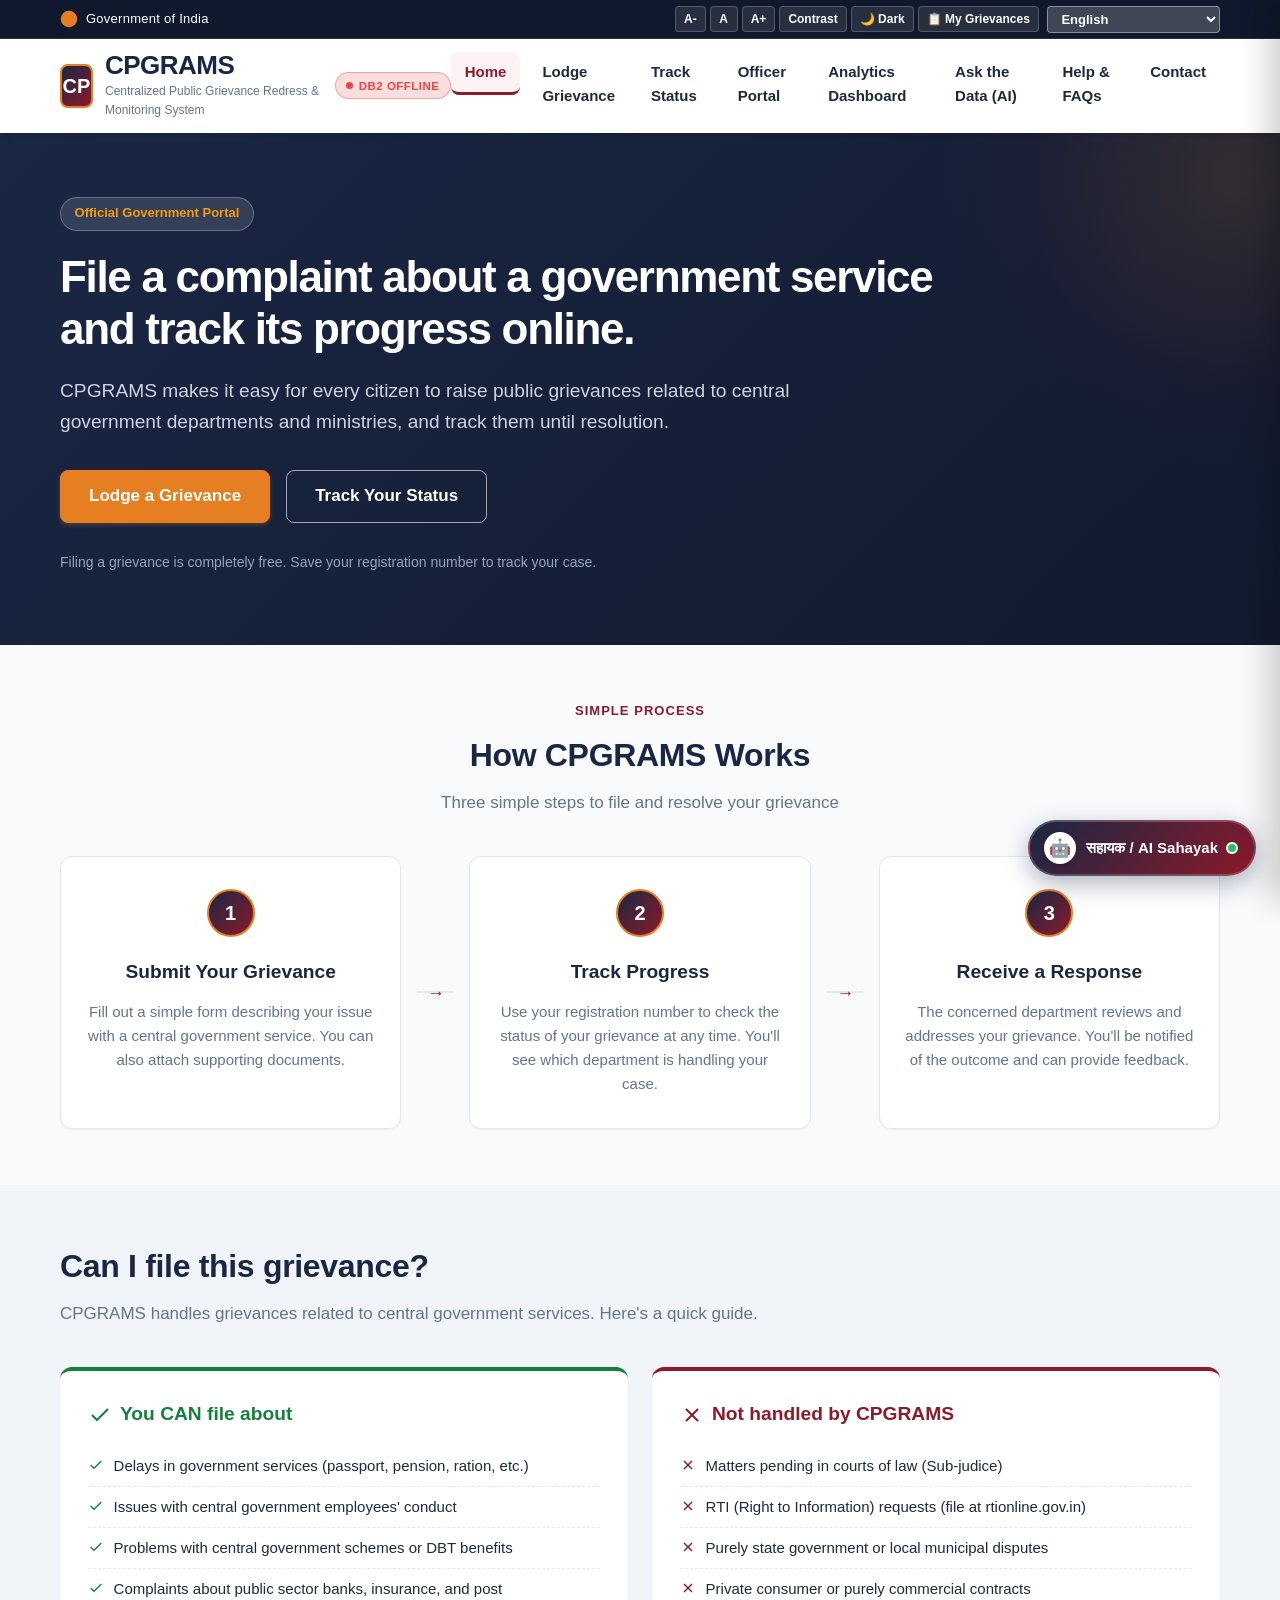
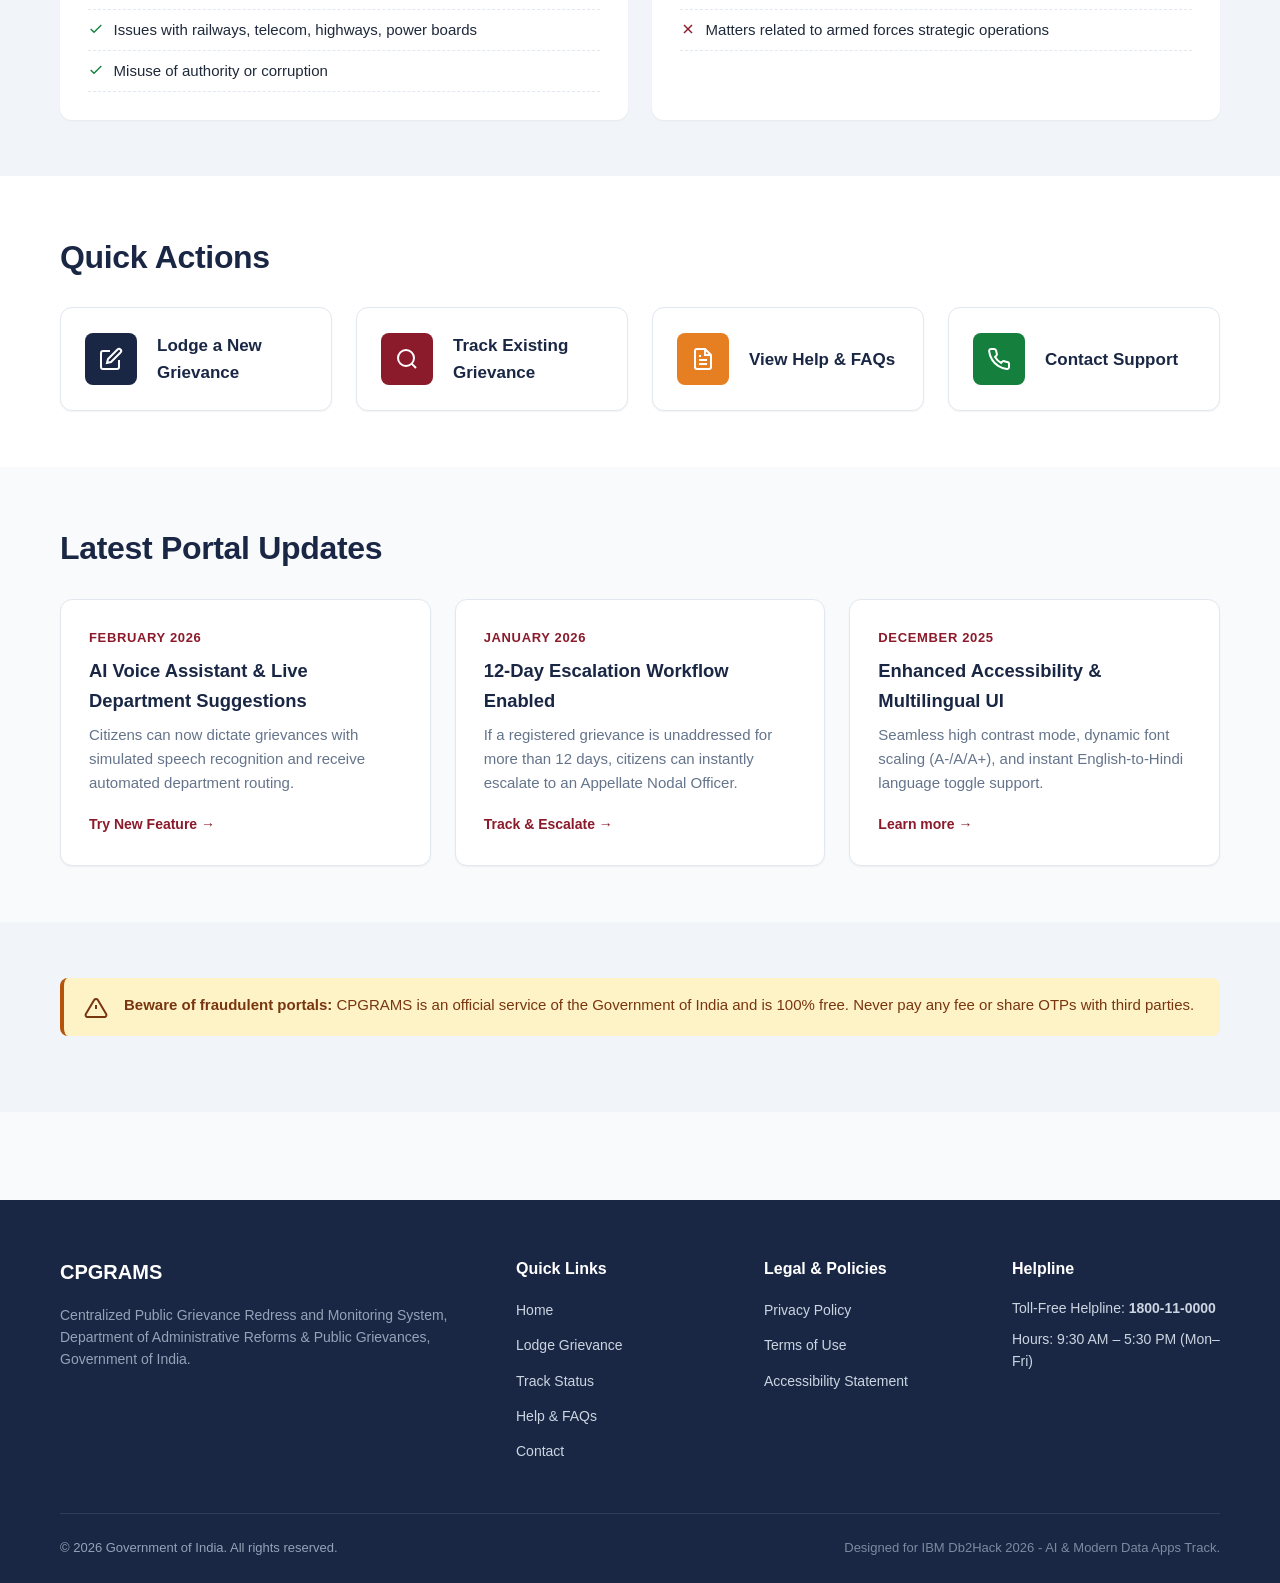
==== commit ce2971fb: "fix: resolve voice input buffer, add SYSCAT explorer, and harmonize Db2 kernel triggers" ====
--- a/submissions/grievance-db2/src/frontend/index.html
+++ b/submissions/grievance-db2/src/frontend/index.html
@@ -3,8 +3,12 @@
 <head>
     <meta charset="UTF-8">
     <meta name="viewport" content="width=device-width, initial-scale=1.0">
-    <meta name="description" content="CPGRAMS - Centralized Public Grievance Redress and Monitoring System, Government of India. File and track grievances online.">
+    <meta name="description" content="CPGRAMS - Centralized Public Grievance Redress and Monitoring System, Government of India. File and track grievances online. Powered by IBM Db2 Community Edition and LangChain AI.">
+    <meta property="og:title" content="CPGRAMS AI — IBM Db2Hack 2026 Submission">
+    <meta property="og:description" content="AI-powered citizen grievance portal using IBM Db2, LangChain, stored procedures, triggers, and NL-to-SQL.">
+    <meta property="og:type" content="website">
     <title>CPGRAMS | Government of India - Public Grievance Portal</title>
+    <link rel="icon" type="image/svg+xml" href="data:image/svg+xml,<svg xmlns='http://www.w3.org/2000/svg' viewBox='0 0 100 100'><rect width='100' height='100' rx='16' fill='%231a2744'/><text y='68' x='12' font-size='58' font-family='Arial,sans-serif' font-weight='bold' fill='white'>CP</text></svg>">
     <link rel="stylesheet" href="css/style.css">
 </head>
 <body>
@@ -70,9 +74,15 @@
                     <span class="brand-subtitle" data-i18n="cpgrams_subtitle">Centralized Public Grievance Redress & Monitoring System</span>
                 </div>
             </div>
-            <button class="menu-toggle" aria-expanded="false" aria-controls="main-nav" aria-label="Toggle navigation menu">
-                <svg width="24" height="24" viewBox="0 0 24 24" fill="none" stroke="currentColor" stroke-width="2"><path d="M3 12h18M3 6h18M3 18h18"/></svg>
-            </button>
+            <div style="display:flex;align-items:center;gap:0.75rem;">
+                <span id="db2-live-badge" class="db2-live-badge db2-badge--checking" title="IBM Db2 Community Edition connection status" aria-live="polite">
+                    <span class="db2-pulse"></span>
+                    <span id="db2-badge-text">IBM Db2…</span>
+                </span>
+                <button class="menu-toggle" aria-expanded="false" aria-controls="main-nav" aria-label="Toggle navigation menu">
+                    <svg width="24" height="24" viewBox="0 0 24 24" fill="none" stroke="currentColor" stroke-width="2"><path d="M3 12h18M3 6h18M3 18h18"/></svg>
+                </button>
+            </div>
             <nav id="main-nav" class="main-nav">
                 <ul>
                     <li><a href="index.html" class="active" aria-current="page" data-i18n="nav_home">Home</a></li>
@@ -292,5 +302,35 @@
 
     <!-- Scripts -->
     <script src="js/main.js"></script>
+    <script>
+    // IBM Db2 Live Badge — polls /api/health and updates badge color/text
+    (function() {
+        const badge = document.getElementById('db2-live-badge');
+        const badgeText = document.getElementById('db2-badge-text');
+        if (!badge) return;
+        const API = (window.location.hostname === 'localhost' || window.location.hostname === '127.0.0.1')
+            ? 'http://localhost:8000/api' : '/api';
+        function checkDb2() {
+            fetch(API + '/health', { method: 'GET', cache: 'no-cache', signal: AbortSignal.timeout(4000) })
+                .then(r => r.json())
+                .then(data => {
+                    if (data.database && data.database.status === 'connected') {
+                        badge.className = 'db2-live-badge';
+                        badgeText.textContent = 'IBM Db2 Live ✓';
+                        badge.title = `Connected to ${data.database.database} · ${data.database.total_grievances} dockets`;
+                    } else {
+                        badge.className = 'db2-live-badge db2-badge--error';
+                        badgeText.textContent = 'Db2 Degraded';
+                    }
+                })
+                .catch(() => {
+                    badge.className = 'db2-live-badge db2-badge--error';
+                    badgeText.textContent = 'Db2 Offline';
+                });
+        }
+        checkDb2();
+        setInterval(checkDb2, 30000);
+    })();
+    </script>
 </body>
 </html>
--- a/submissions/grievance-db2/src/frontend/css/style.css
+++ b/submissions/grievance-db2/src/frontend/css/style.css
@@ -3628,3 +3628,326 @@
     from { transform: rotate(0deg); }
     to { transform: rotate(360deg); }
 }
+
+
+/* ==========================================================================
+   IBM Db2Hack 2026 — COMPETITION ENHANCEMENTS
+   Added: Db2 Live Badge, Skeleton Loaders, SLA Countdown, SP Button
+   ========================================================================== */
+
+/* --- IBM Db2 Live Connection Badge --- */
+.db2-live-badge {
+    display: inline-flex;
+    align-items: center;
+    gap: 0.35rem;
+    background: rgba(0, 120, 60, 0.18);
+    color: #22c55e;
+    border: 1px solid rgba(34, 197, 94, 0.4);
+    border-radius: var(--radius-full);
+    padding: 0.2rem 0.65rem;
+    font-size: 0.72rem;
+    font-weight: 700;
+    letter-spacing: 0.04em;
+    text-transform: uppercase;
+    white-space: nowrap;
+    cursor: default;
+    transition: var(--transition);
+}
+
+.db2-live-badge.db2-badge--error {
+    background: rgba(220, 38, 38, 0.15);
+    color: #ef4444;
+    border-color: rgba(239, 68, 68, 0.4);
+}
+
+.db2-live-badge.db2-badge--checking {
+    background: rgba(234, 179, 8, 0.12);
+    color: #eab308;
+    border-color: rgba(234, 179, 8, 0.35);
+}
+
+.db2-pulse {
+    width: 7px;
+    height: 7px;
+    background: currentColor;
+    border-radius: 50%;
+    animation: db2-pulse-anim 1.6s ease-in-out infinite;
+    flex-shrink: 0;
+}
+
+@keyframes db2-pulse-anim {
+    0%, 100% { opacity: 1; transform: scale(1); }
+    50% { opacity: 0.4; transform: scale(0.7); }
+}
+
+/* --- Skeleton Loaders --- */
+.skeleton {
+    background: linear-gradient(90deg, #e2e8f0 25%, #f1f5f9 50%, #e2e8f0 75%);
+    background-size: 200% 100%;
+    animation: skeleton-shimmer 1.5s infinite;
+    border-radius: var(--radius-sm);
+    min-height: 1em;
+}
+
+@keyframes skeleton-shimmer {
+    0% { background-position: 200% 0; }
+    100% { background-position: -200% 0; }
+}
+
+.skeleton-card {
+    background: #ffffff;
+    border: 1px solid var(--color-border);
+    border-radius: var(--radius-md);
+    padding: 1.5rem;
+    display: flex;
+    flex-direction: column;
+    gap: 0.75rem;
+}
+
+.skeleton-line {
+    height: 14px;
+    border-radius: var(--radius-sm);
+}
+
+.skeleton-line--short { width: 40%; }
+.skeleton-line--med   { width: 65%; }
+.skeleton-line--full  { width: 100%; }
+.skeleton-line--lg    { height: 20px; }
+.skeleton-line--xl    { height: 48px; }
+
+/* --- SLA Countdown Bar --- */
+.sla-countdown-wrap {
+    margin: 1rem 0;
+}
+
+.sla-countdown-label {
+    display: flex;
+    justify-content: space-between;
+    align-items: center;
+    font-size: 0.8125rem;
+    font-weight: 600;
+    margin-bottom: 0.4rem;
+    color: var(--color-text);
+}
+
+.sla-countdown-label .sla-days-left {
+    font-weight: 700;
+    padding: 0.1rem 0.6rem;
+    border-radius: var(--radius-full);
+    font-size: 0.75rem;
+}
+
+.sla-days-left.sla-safe    { background: #dcfce7; color: #15803d; }
+.sla-days-left.sla-warning { background: #fef3c7; color: #b45309; }
+.sla-days-left.sla-breach  { background: #fee2e2; color: #b91c1c; }
+
+.sla-bar-track {
+    width: 100%;
+    height: 10px;
+    background: #e2e8f0;
+    border-radius: var(--radius-full);
+    overflow: hidden;
+}
+
+.sla-bar-fill {
+    height: 100%;
+    border-radius: var(--radius-full);
+    transition: width 0.6s ease, background-color 0.3s ease;
+}
+
+.sla-bar-fill.sla-safe    { background: linear-gradient(90deg, #22c55e, #16a34a); }
+.sla-bar-fill.sla-warning { background: linear-gradient(90deg, #f59e0b, #d97706); }
+.sla-bar-fill.sla-breach  { background: linear-gradient(90deg, #ef4444, #b91c1c); }
+
+/* --- SP_ESCALATE_OVERDUE button --- */
+.btn--sp-escalate {
+    background: linear-gradient(135deg, #b91c1c, #7f1d1d);
+    color: #ffffff;
+    border: none;
+    border-radius: var(--radius-md);
+    padding: 0.65rem 1.4rem;
+    font-weight: 700;
+    font-size: 0.875rem;
+    cursor: pointer;
+    display: inline-flex;
+    align-items: center;
+    gap: 0.5rem;
+    transition: var(--transition);
+    box-shadow: 0 2px 8px rgba(185, 28, 28, 0.35);
+    letter-spacing: 0.01em;
+}
+
+.btn--sp-escalate:hover:not(:disabled) {
+    background: linear-gradient(135deg, #dc2626, #991b1b);
+    transform: translateY(-1px);
+    box-shadow: 0 4px 16px rgba(185, 28, 28, 0.45);
+}
+
+.btn--sp-escalate:disabled {
+    opacity: 0.6;
+    cursor: not-allowed;
+    transform: none;
+}
+
+.btn--sp-escalate .sp-pulse {
+    display: inline-block;
+    width: 8px;
+    height: 8px;
+    background: #fca5a5;
+    border-radius: 50%;
+    animation: db2-pulse-anim 1s ease-in-out infinite;
+}
+
+/* --- Db2 Query Ticker --- */
+.db2-query-ticker {
+    background: #0f172a;
+    color: #94a3b8;
+    font-family: 'Courier New', monospace;
+    font-size: 0.75rem;
+    padding: 0.6rem 1rem;
+    border-radius: var(--radius-sm);
+    margin-top: 0.75rem;
+    overflow: hidden;
+    white-space: nowrap;
+    text-overflow: ellipsis;
+    border-left: 3px solid #052fad;
+    position: relative;
+}
+
+.db2-query-ticker .ticker-label {
+    color: #052fad;
+    font-weight: 700;
+    font-family: inherit;
+    margin-right: 0.5rem;
+}
+
+.db2-query-ticker .ticker-sql {
+    color: #7dd3fc;
+}
+
+.db2-query-ticker .ticker-time {
+    color: #22c55e;
+    margin-left: 0.75rem;
+}
+
+/* --- SYSCAT Explorer Panel --- */
+.syscat-panel {
+    background: #0f172a;
+    border-radius: var(--radius-md);
+    padding: 1.25rem;
+    color: #e2e8f0;
+    font-family: 'Courier New', monospace;
+    font-size: 0.8rem;
+    overflow-x: auto;
+}
+
+.syscat-panel table {
+    width: 100%;
+    border-collapse: collapse;
+}
+
+.syscat-panel th {
+    color: #7dd3fc;
+    text-align: left;
+    padding: 0.4rem 0.6rem;
+    border-bottom: 1px solid #1e293b;
+    font-size: 0.72rem;
+    text-transform: uppercase;
+    letter-spacing: 0.06em;
+}
+
+.syscat-panel td {
+    padding: 0.35rem 0.6rem;
+    border-bottom: 1px solid #1e293b;
+    color: #94a3b8;
+}
+
+.syscat-panel td:first-child { color: #22d3ee; font-weight: 600; }
+.syscat-panel tr:last-child td { border-bottom: none; }
+
+/* --- Triage Preview Card (Lodge Grievance) --- */
+.ai-triage-preview {
+    background: linear-gradient(135deg, #f0f9ff, #e0f2fe);
+    border: 1.5px solid #0ea5e9;
+    border-radius: var(--radius-md);
+    padding: 1rem 1.25rem;
+    margin-top: 1rem;
+    display: none;
+    animation: fadeInUp 0.3s ease;
+}
+
+.ai-triage-preview.visible {
+    display: block;
+}
+
+.ai-triage-preview__title {
+    font-size: 0.75rem;
+    font-weight: 700;
+    color: #0369a1;
+    text-transform: uppercase;
+    letter-spacing: 0.06em;
+    margin-bottom: 0.6rem;
+    display: flex;
+    align-items: center;
+    gap: 0.4rem;
+}
+
+.ai-triage-preview__title::before {
+    content: '🤖';
+    font-size: 0.875rem;
+}
+
+.ai-triage-badges {
+    display: flex;
+    flex-wrap: wrap;
+    gap: 0.5rem;
+    margin-bottom: 0.5rem;
+}
+
+.triage-badge {
+    display: inline-flex;
+    align-items: center;
+    gap: 0.3rem;
+    padding: 0.2rem 0.6rem;
+    border-radius: var(--radius-full);
+    font-size: 0.75rem;
+    font-weight: 600;
+}
+
+.triage-badge--cat { background: #dbeafe; color: #1d4ed8; }
+.triage-badge--critical { background: #fee2e2; color: #b91c1c; }
+.triage-badge--high { background: #fef3c7; color: #b45309; }
+.triage-badge--medium { background: #f3f4f6; color: #374151; }
+.triage-badge--low { background: #dcfce7; color: #15803d; }
+
+.ai-triage-preview__summary {
+    font-size: 0.8125rem;
+    color: #374151;
+    font-style: italic;
+    line-height: 1.5;
+}
+
+@keyframes fadeInUp {
+    from { opacity: 0; transform: translateY(8px); }
+    to { opacity: 1; transform: translateY(0); }
+}
+
+/* Dark mode adjustments */
+body.dark-mode .db2-live-badge {
+    background: rgba(34, 197, 94, 0.12);
+    border-color: rgba(34, 197, 94, 0.3);
+}
+
+body.dark-mode .skeleton {
+    background: linear-gradient(90deg, #1e293b 25%, #334155 50%, #1e293b 75%);
+    background-size: 200% 100%;
+}
+
+body.dark-mode .ai-triage-preview {
+    background: linear-gradient(135deg, #0c1a2e, #0f2744);
+    border-color: #0369a1;
+}
+
+body.dark-mode .ai-triage-preview__summary {
+    color: #94a3b8;
+}
